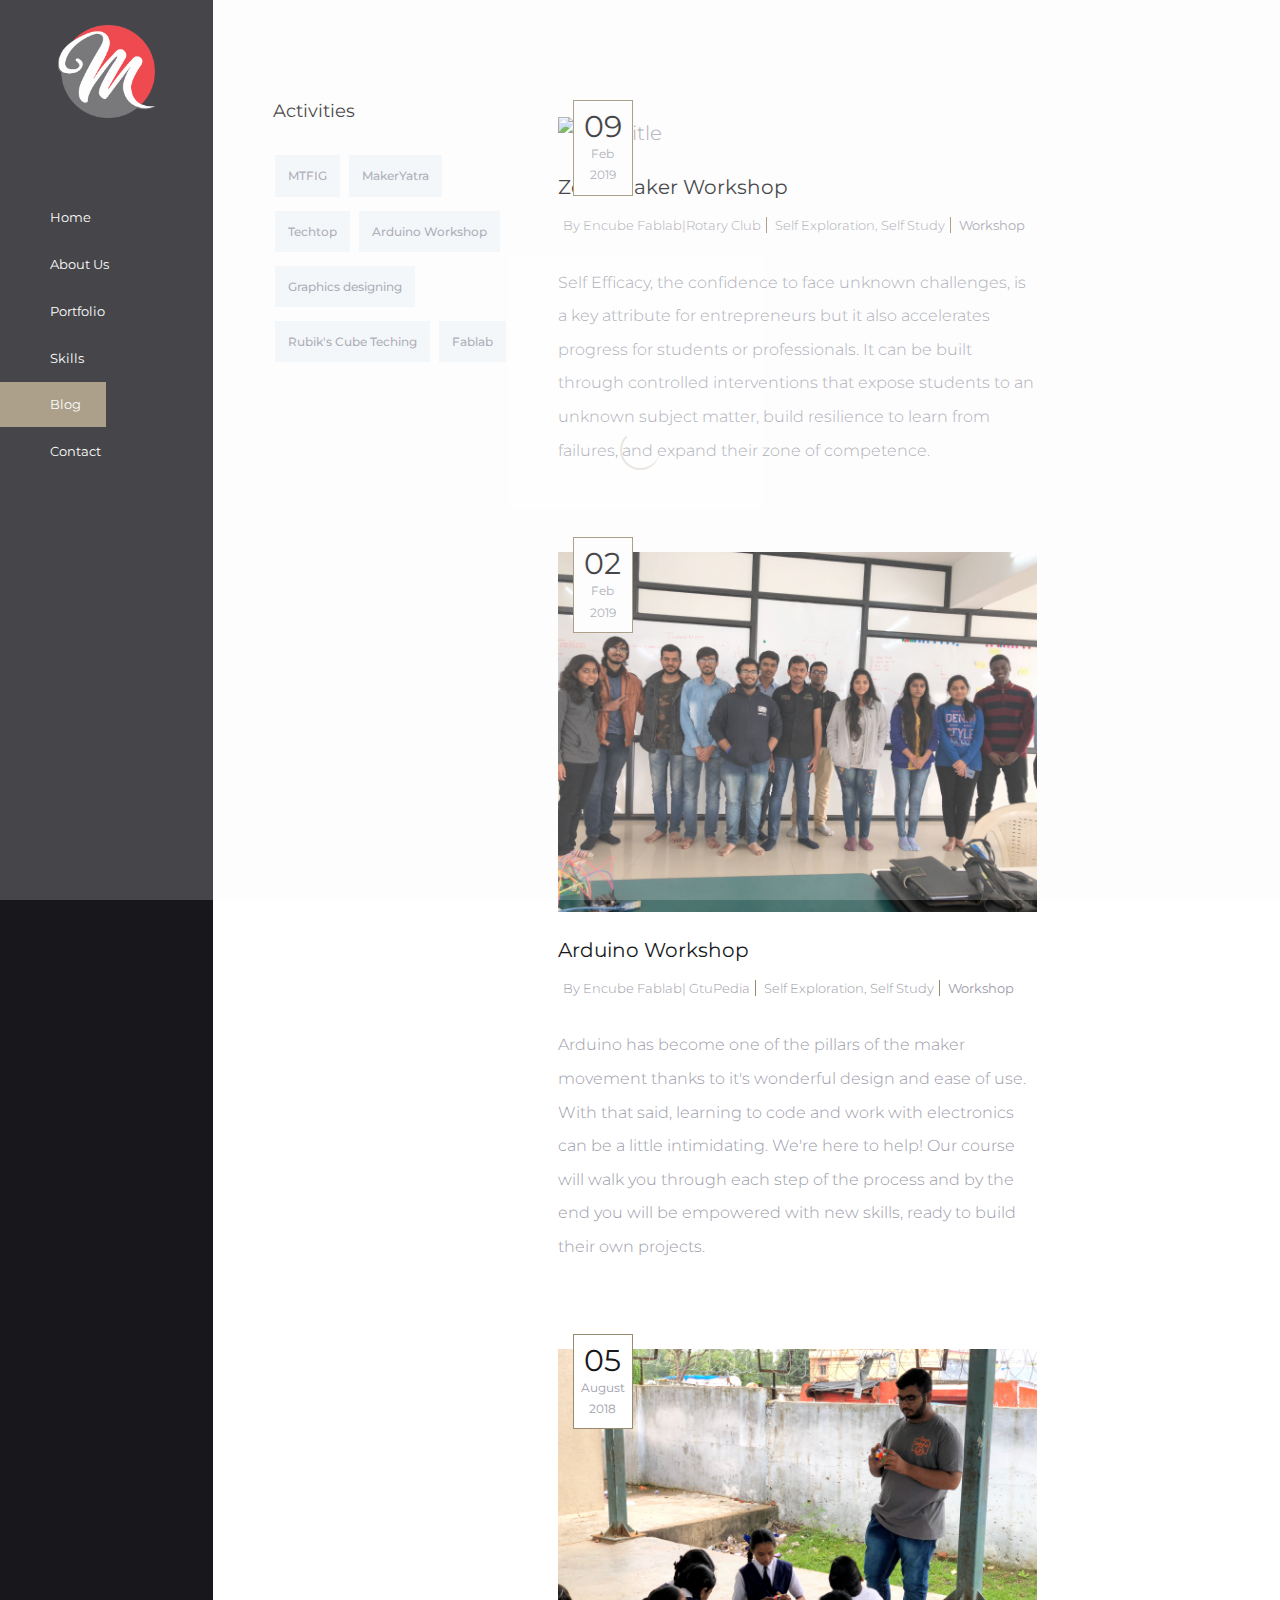
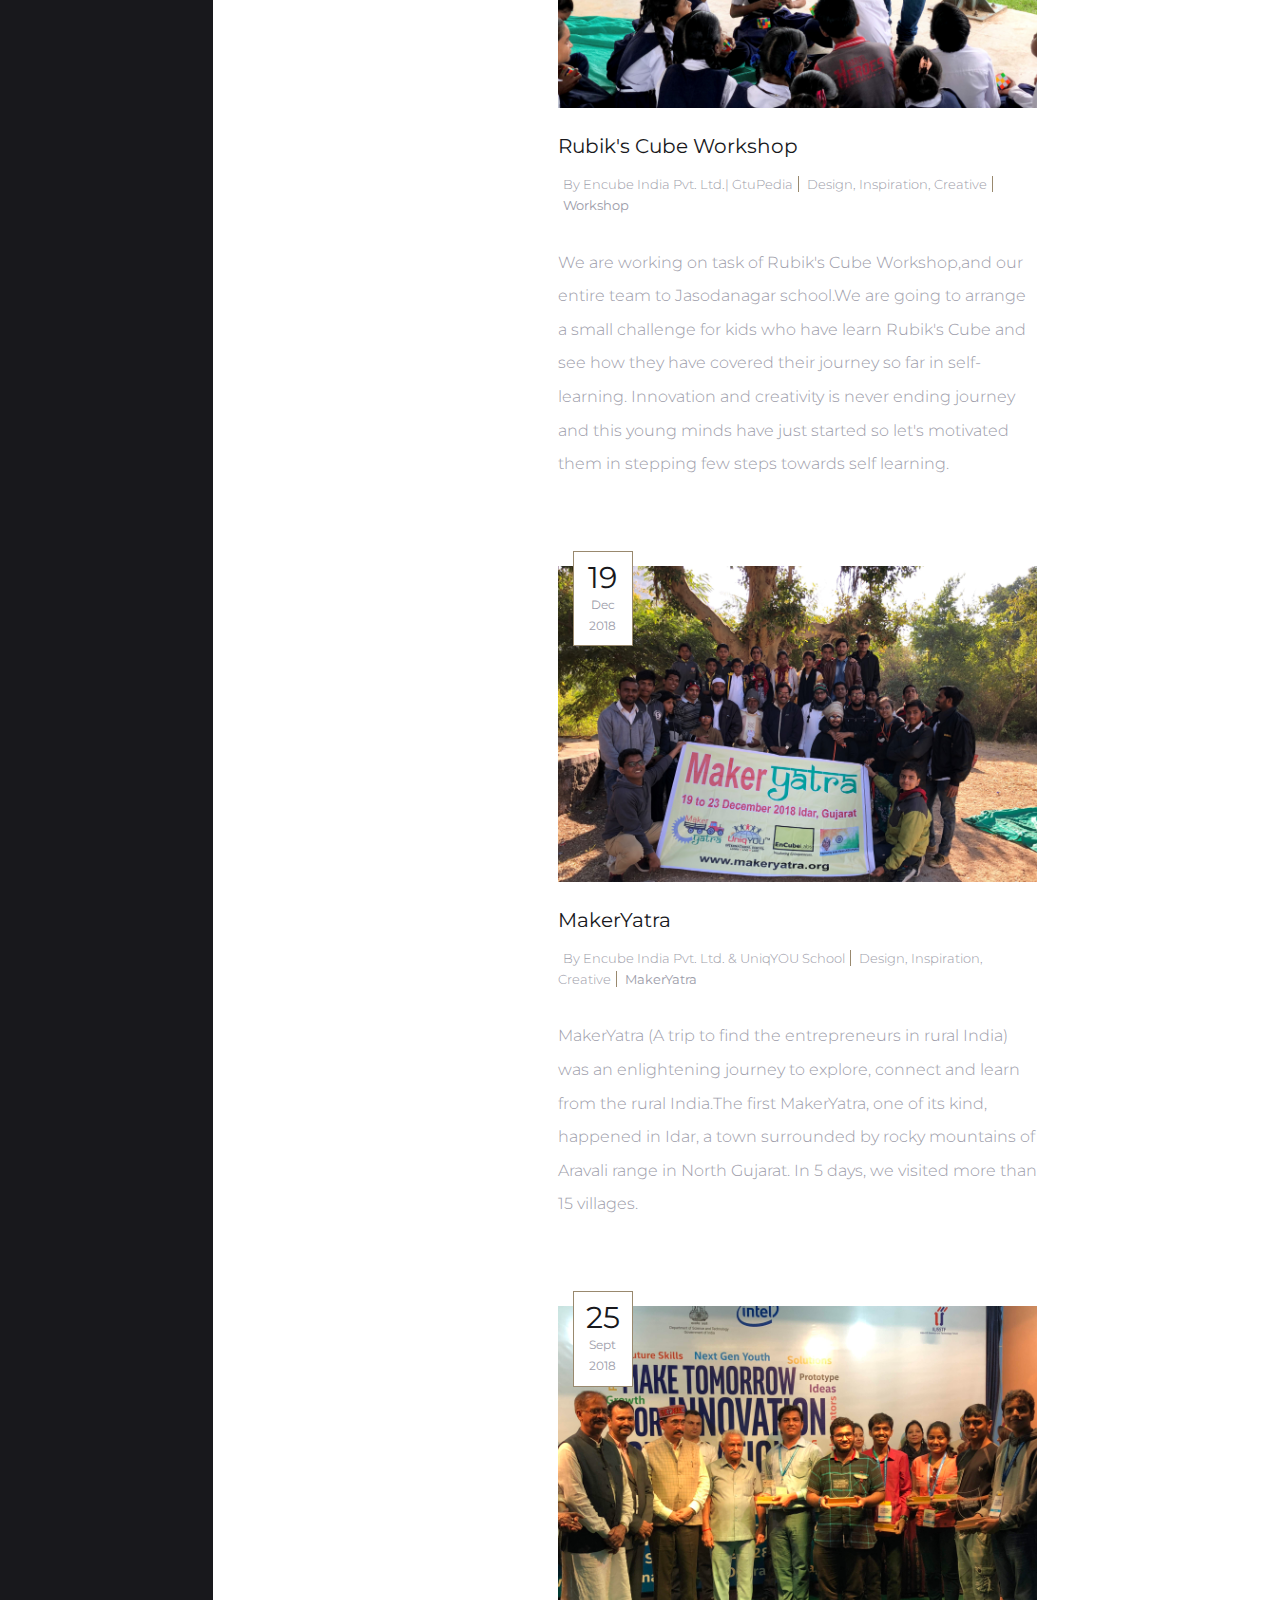
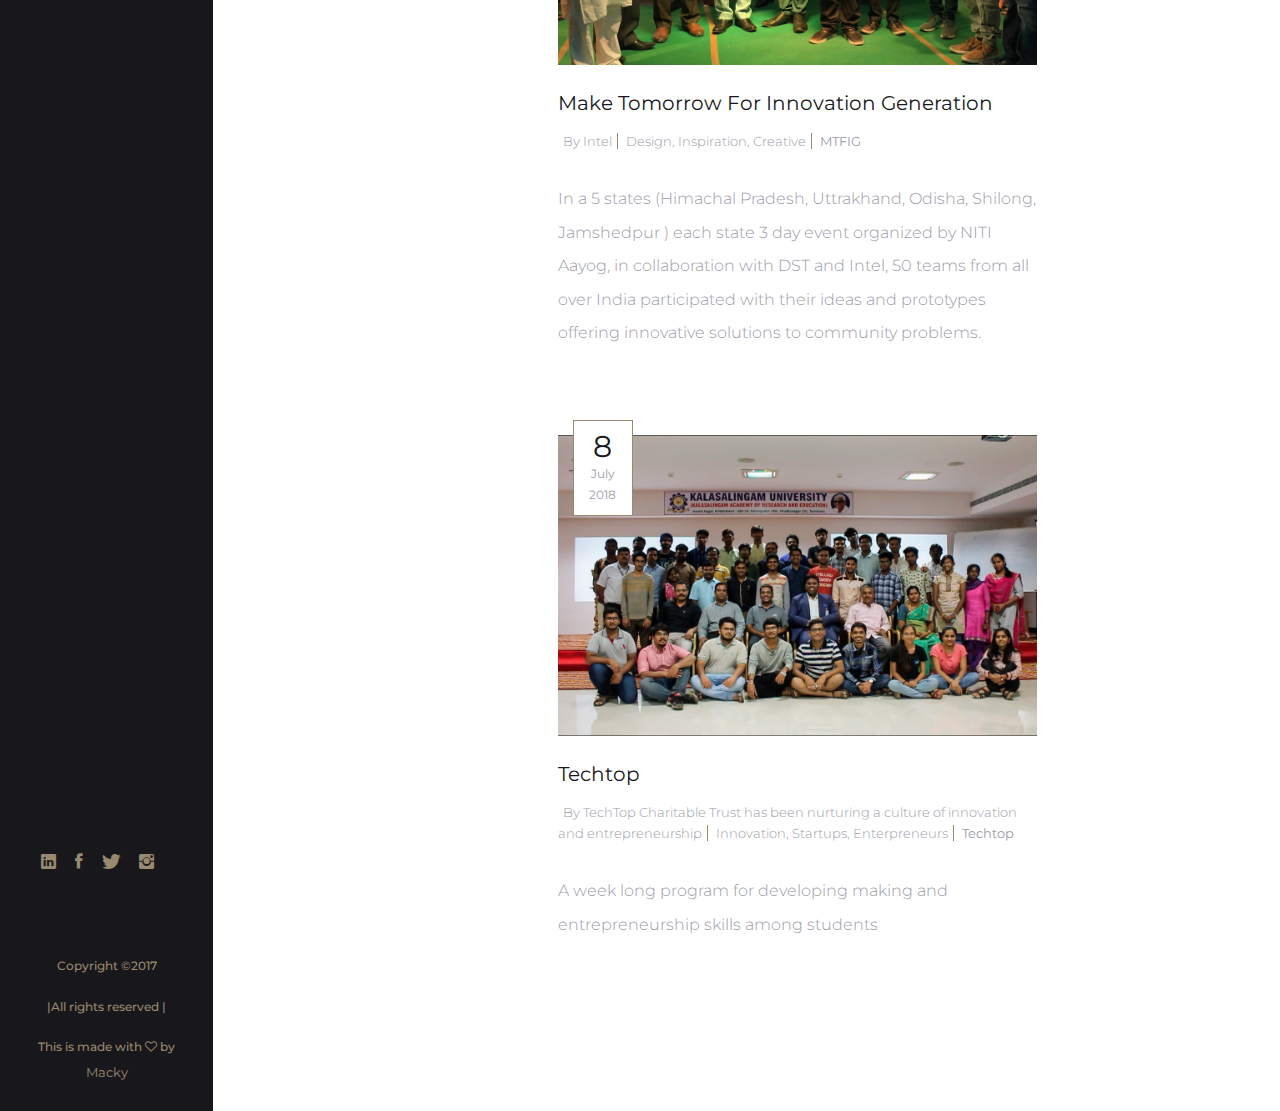
==== blog.html @ 4b8e937e "webpage" ====
<!DOCTYPE html>
<html lang="en">

<!-- Mirrored from technext.github.io/cocoon/index.html by HTTrack Website Copier/3.x [XR&CO'2014], Thu, 21 Mar 2019 14:47:59 GMT -->
<!-- Added by HTTrack --><meta http-equiv="content-type" content="text/html;charset=utf-8" /><!-- /Added by HTTrack -->
<head>
    <!-- ========== Meta Tags ========== -->
    <meta charset="UTF-8">
    <meta name="description" content="Cocoon -Portfolio">
    <meta name="keywords" content="Cocoon , Portfolio">
    <meta name="author" content="Pharaohlab">
    <meta name="viewport" content="width=device-width, initial-scale=1, maximum-scale=1">

    <!-- ========== Title ========== -->
    <title> Maharshi</title>
    <!-- ========== Favicon Ico ========== -->
    <!--<link rel="icon" href="fav.ico">-->
    <!-- ========== STYLESHEETS ========== -->
    <!-- Bootstrap CSS -->
    <link href="assets/css/bootstrap.min.css" rel="stylesheet">
    <!-- Fonts Icon CSS -->
    <link href="assets/css/font-awesome.min.css" rel="stylesheet">
    <link href="assets/css/et-line.css" rel="stylesheet">
    <link href="assets/css/ionicons.min.css" rel="stylesheet">
    <!-- Carousel CSS -->
    <link href="assets/css/slick.css" rel="stylesheet">
    <!-- Magnific-popup -->
    <link rel="stylesheet" href="assets/css/magnific-popup.css">
    <!-- Animate CSS -->
    <link rel="stylesheet" href="assets/css/animate.min.css">
    <!-- Custom styles for this template -->
    <link href="assets/css/main.css" rel="stylesheet">
    <!-- Include in <head> to load fonts from Google -->
<link href='https://fonts.googleapis.com/css?family=Rock+Salt:400' rel='stylesheet' type='text/css'>
</head>
<body>
<div class="loader">
    <div class="loader-outter"></div>
    <div class="loader-inner"></div>
</div>

<div class="body-container container-fluid">
    <a class="menu-btn" href="javascript:void(0)">
        <i class="ion ion-grid"></i>
    </a>
    <div class="row justify-content-center">
        <!--=================== side menu ====================-->
        <div class="col-lg-2 col-md-3 col-12 menu_block">

            <!--logo -->
            <div class="logo_box">
                <a href="#">
                    <img src="assets/img/logo.png" width="50%" alt="cocoon">
                </a>
            </div>
            <!--logo end-->

            <!--main menu -->
            <div class="side_menu_section">
                <ul class="menu_nav">
                    <li>
                        <a href="index.html">
                            Home
                        </a>
                    </li>
                    <li>
                        <a href="about.html">
                            About Us
                        </a>
                    </li>
                    <li>
                        <a href="portfolio.html">
                            Portfolio
                        </a>
                    </li>
                    <li>
                        <a href="skills.html">
                            Skills
                        </a>
                    </li>
                    <li class="active">
                        <a href="blog.html">
                            Blog
                        </a>
                    </li>
                    <li>
                        <a href="contact.html">
                            Contact
                        </a>
                    </li>
                    <li></li>
                </ul>
            </div>
            <!--main menu end -->

            

            <!--social and copyright -->
            <div class="side_menu_bottom">
                <div class="side_menu_bottom_inner">
                    <ul class="social_menu">
                        <li>
                            <a href="https://www.linkedin.com/in/maharshisolanki/"> <i class="ion ion-social-linkedin"></i> </a>
                        </li>
                        <li>
                            <a href="https://www.facebook.com/hackx.maharshi.99"> <i class="ion ion-social-facebook"></i> </a>
                        </li>
                        <li>
                            <a href="https://www.twitter.com/maharshisolanki"> <i class="ion ion-social-twitter"></i> </a>
                        </li>
                        <li>
                            <a href="https://www.instagram.com/it's_macky99"> <i class="ion ion-social-instagram"></i> </a>
                        </li>
                        <li>
                            <a href="https://https://encube-fablab.github.io/team/"> <i class="ion ion-social-post"></i> </a>
                        </li>
                    </ul>
                    <div class="copy_right">
                        <!-- Link back to Colorlib can't be removed. Template is licensed under CC BY 3.0. -->
                        <p class="copyright">Copyright &copy;2017 </p><p>|All rights reserved | </p><p>This is made with <i class="fa fa-heart-o" aria-hidden="true"></i> by <a href="https://maharshi.me/" target="_blank">Macky</a></p>
                        <!-- Link back to Colorlib can't be removed. Template is licensed under CC BY 3.0. -->
                    </div>
                </div>
            </div>
            <!--social and copyright end -->

        </div>
        <!--=================== side menu end====================-->

        <!--=================== content body ====================-->
        <div class="col-lg-10 col-md-9 col-12 body_block  align-content-center">
            <div class="portfolio">

                <div class="col-lg-10 col-md-9 col-12 body_block  align-content-center">
            <div class="blog">
                <div class="row justify-content-center">
                    <div class="col-lg-4 col-md-12 col-12">
                        <div class="sidebar">
                            
                            
                            <div class="widget widget_tags">
                                <h4 class="widget-title">
                                    Activities
                                </h4>
                                <ul>
                                    <li><a href="#">MTFIG</a></li>
                                    <li><a href="#">MakerYatra</a></li>
                                    <li><a href="#">Techtop</a></li>
                                    <li><a href="#">Arduino Workshop</a></li>
                                    <li><a href="#">Graphics designing</a></li>
                                    <li><a href="#">Rubik's Cube Teching</a></li>
                                    <li><a href="#">Fablab</a></li>
                                </ul>
                            </div>
                        </div>
                    </div>
                    <div class="col-lg-8 col-md-12 col-12">

                            <article class="blog_card">
                            <div class="blog_card_top">
                                <img src="assets\img\personal\a14.jpg" alt="blog title " />
                                <div class="blog_date">
                                    09
                                    <span>
                                        Feb 2019
                                    </span>
                                </div>
                            </div>
                            <div class="blog_card_bottom">
                                <h4>
                                    <a href="https://scontent-bom1-1.xx.fbcdn.net/v/t1.0-9/50917004_2325649340998213_6317243129674072064_n.jpg?_nc_cat=106&_nc_ht=scontent-bom1-1.xx&oh=81e1bdae34632949f8c54e188adc5d9f&oe=5D4A0438">
                                        Zero2Maker Workshop 
                                    </a>
                                </h4>
                                <div class="meta_data">
                                    <span>By Encube Fablab|Rotary Club</span>
                                    <span>Self Exploration, Self Study</span>
                                    <span><a href="#">Workshop</a></span>
                                </div>
                                <p>  
                                    Self Efficacy, the confidence to face unknown challenges, is a key attribute for entrepreneurs but it also accelerates progress for students or professionals. It can be built through controlled interventions that expose students to an unknown subject matter, build resilience to learn from failures, and expand their zone of competence. 
                                </p>
                            </div>
                        </article>
                             <article class="blog_card">
                            <div class="blog_card_top">
                                <img src="assets\img\personal\a13.jpg" alt="blog title " />
                                <div class="blog_date">
                                    02
                                    <span>
                                        Feb 2019
                                    </span>
                                </div>
                            </div>
                            <div class="blog_card_bottom">
                                <h4>
                                    <a href="https://scontent-bom1-1.xx.fbcdn.net/v/t1.0-9/50917004_2325649340998213_6317243129674072064_n.jpg?_nc_cat=106&_nc_ht=scontent-bom1-1.xx&oh=81e1bdae34632949f8c54e188adc5d9f&oe=5D4A0438">
                                        Arduino Workshop 
                                    </a>
                                </h4>
                                <div class="meta_data">
                                    <span>By Encube Fablab| GtuPedia</span>
                                    <span>Self Exploration, Self Study</span>
                                    <span><a href="#">Workshop</a></span>
                                </div>
                                <p>  
                                    Arduino has become one of the pillars of the maker movement thanks to it's wonderful design and ease of use. With that said, learning to code and work with electronics can be a little intimidating. We're here to help! Our course will walk you through each step of the process and by the end you will be empowered with new skills, ready to build their own projects. 
                                </p>
                            </div>
                        </article>
                            <article class="blog_card">
                            <div class="blog_card_top">
                                <img src="assets\img\personal\a4.jpg" alt="blog title " />
                                <div class="blog_date">
                                    05
                                    <span>
                                        August 2018
                                    </span>
                                </div>
                            </div>
                            <div class="blog_card_bottom">
                                <h4>
                                    <a href="https://scontent-bom1-1.xx.fbcdn.net/v/t1.0-9/50917004_2325649340998213_6317243129674072064_n.jpg?_nc_cat=106&_nc_ht=scontent-bom1-1.xx&oh=81e1bdae34632949f8c54e188adc5d9f&oe=5D4A0438">
                                        Rubik's Cube Workshop 
                                    </a>
                                </h4>
                                <div class="meta_data">
                                    <span>By Encube India Pvt. Ltd.| GtuPedia</span>
                                    <span>Design, Inspiration, Creative</span>
                                    <span><a href="#">Workshop</a></span>
                                </div>
                                <p>  
                                    We are working on task of Rubik's Cube Workshop,and our entire team to Jasodanagar school.We are going to arrange a small challenge for kids who have learn Rubik's Cube and see how they have covered their journey so far in self-learning. Innovation and creativity is never ending journey and this young minds have just started so let's motivated them in stepping few steps towards self learning. 
                                </p>
                            </div>
                        </article>
                            <article class="blog_card">
                            <div class="blog_card_top">
                                <img src="assets\img\personal\a111.jpg" alt="blog title " />
                                <div class="blog_date">
                                    19
                                    <span>
                                        Dec 2018
                                    </span>
                                </div>
                            </div>
                            <div class="blog_card_bottom">
                                <h4>
                                    <a href="https://www.facebook.com/MakerYatra/">
                                        MakerYatra
                                    </a>
                                </h4>
                                <div class="meta_data">
                                    <span>By Encube India Pvt. Ltd. & UniqYOU School</span>
                                    <span>Design, Inspiration, Creative</span>
                                    <span><a href="#">MakerYatra</a></span>
                                </div>
                                <p>  
                                    MakerYatra (A trip to find the entrepreneurs in rural India) was an enlightening journey to explore, connect and learn from the rural India.The first MakerYatra, one of its kind, happened in Idar, a town surrounded by rocky mountains of Aravali range in North Gujarat. In 5 days, we visited more than 15 villages.

                                </p>
                            </div>
                        </article>
                        <article class="blog_card">
                            <div class="blog_card_top">
                                <img src="assets\img\personal\a12.jpg" alt="blog title " />
                                <div class="blog_date">
                                    25
                                    <span>
                                        Sept 2018
                                    </span>
                                </div>
                            </div>
                            <div class="blog_card_bottom">
                                <h4>
                                    <a href="https://blogs.intel.com/csr/2017/05/introducing-intel-innovation-generation/#gs.2j89rq">
                                        Make Tomorrow for Innovation Generation
                                    </a>
                                </h4>
                                <div class="meta_data">
                                    <span>By Intel</span>
                                    <span>Design, Inspiration, Creative</span>
                                    <span><a href="https://blogs.intel.com/csr/2017/05/introducing-intel-innovation-generation/#gs.2j89rq">MTFIG</a></span>
                                </div>
                                <p>
                                    In a 5 states (Himachal Pradesh, Uttrakhand, Odisha, Shilong, Jamshedpur ) each state 3 day event organized by NITI Aayog, in collaboration with DST and Intel, 50 teams from all over India participated with their ideas and prototypes offering innovative solutions to community problems.
                                </p>
                            </div>
                        </article>
                    
                        <article class="blog_card">
                            <div class="blog_card_top">
                                <img src="assets\img\personal\a5.jpg" alt="blog title " />
                                <div class="blog_date">
                                    8
                                    <span>
                                        July 2018
                                    </span>
                                </div>
                            </div>
                            <div class="blog_card_bottom">
                                <h4>
                                    <a href="http://techtop.in/summit-18/">
                                        Techtop
                                    </a>
                                </h4>
                                <div class="meta_data">
                                    <span>By TechTop Charitable Trust has been nurturing a culture of innovation and entrepreneurship</span>
                                    <span>Innovation, Startups, Enterpreneurs</span>
                                    <span><a href="http://techtop.in/">Techtop</a></span>
                                </div>
                                <p>  
                                    A week long program for developing making and entrepreneurship skills among students

                                </p>
                            </div>
                        </article>
                    </div>
                </div>
            </div>
        </div>
        <!--=================== content body end ====================-->
    </div>
</div>
<!--Start of Tawk.to Script-->
<script type="text/javascript">
var Tawk_API=Tawk_API||{}, Tawk_LoadStart=new Date();
(function(){
var s1=document.createElement("script"),s0=document.getElementsByTagName("script")[0];
s1.async=true;
s1.src='https://embed.tawk.to/5c947f09c37db86fcfcf3feb/default';
s1.charset='UTF-8';
s1.setAttribute('crossorigin','*');
s0.parentNode.insertBefore(s1,s0);
})();
</script>
<!--End of Tawk.to Script-->

<!-- jquery -->
<script src="assets/js/jquery.min.js"></script>
<!-- bootstrap -->
<script src="assets/js/popper.js"></script>
<script src="assets/js/bootstrap.min.js"></script>
<script src="assets/js/waypoints.min.js"></script>
<!--slick carousel -->
<script src="assets/js/slick.min.js"></script>
<!--Portfolio Filter-->
<script src="assets/js/imgloaded.js"></script>
<script src="assets/js/isotope.js"></script>
<!-- Magnific-popup -->
<script src="assets/js/jquery.magnific-popup.min.js"></script>
<!--Counter-->
<script src="assets/js/jquery.counterup.min.js"></script>
<!-- WOW JS -->
<script src="assets/js/wow.min.js"></script>
<!-- Custom js -->
<script src="assets/js/main.js"></script>
</body>

<!-- Mirrored from technext.github.io/cocoon/index.html by HTTrack Website Copier/3.x [XR&CO'2014], Thu, 21 Mar 2019 14:48:10 GMT -->
</html>
---- assets/css/et-line.css ----
@font-face{font-family:et-line;src:url(../fonts/et-line.eot);src:url(../fonts/et-lined41d.eot?#iefix) format('embedded-opentype'),url(../fonts/et-line.woff) format('woff'),url(../fonts/et-line.ttf) format('truetype'),url(../fonts/et-line.svg#et-line) format('svg');font-weight:400;font-style:normal}[data-icon]:before{font-family:et-line;content:attr(data-icon);speak:none;font-weight:400;font-variant:normal;text-transform:none;line-height:1;-webkit-font-smoothing:antialiased;-moz-osx-font-smoothing:grayscale;display:inline-block}.icon-adjustments,.icon-alarmclock,.icon-anchor,.icon-aperture,.icon-attachment,.icon-bargraph,.icon-basket,.icon-beaker,.icon-bike,.icon-book-open,.icon-briefcase,.icon-browser,.icon-calendar,.icon-camera,.icon-caution,.icon-chat,.icon-circle-compass,.icon-clipboard,.icon-clock,.icon-cloud,.icon-compass,.icon-desktop,.icon-dial,.icon-document,.icon-documents,.icon-download,.icon-dribbble,.icon-edit,.icon-envelope,.icon-expand,.icon-facebook,.icon-flag,.icon-focus,.icon-gears,.icon-genius,.icon-gift,.icon-global,.icon-globe,.icon-googleplus,.icon-grid,.icon-happy,.icon-hazardous,.icon-heart,.icon-hotairballoon,.icon-hourglass,.icon-key,.icon-laptop,.icon-layers,.icon-lifesaver,.icon-lightbulb,.icon-linegraph,.icon-linkedin,.icon-lock,.icon-magnifying-glass,.icon-map,.icon-map-pin,.icon-megaphone,.icon-mic,.icon-mobile,.icon-newspaper,.icon-notebook,.icon-paintbrush,.icon-paperclip,.icon-pencil,.icon-phone,.icon-picture,.icon-pictures,.icon-piechart,.icon-presentation,.icon-pricetags,.icon-printer,.icon-profile-female,.icon-profile-male,.icon-puzzle,.icon-quote,.icon-recycle,.icon-refresh,.icon-ribbon,.icon-rss,.icon-sad,.icon-scissors,.icon-scope,.icon-search,.icon-shield,.icon-speedometer,.icon-strategy,.icon-streetsign,.icon-tablet,.icon-target,.icon-telescope,.icon-toolbox,.icon-tools,.icon-tools-2,.icon-trophy,.icon-tumblr,.icon-twitter,.icon-upload,.icon-video,.icon-wallet,.icon-wine{font-family:et-line;speak:none;font-style:normal;font-weight:400;font-variant:normal;text-transform:none;line-height:1;-webkit-font-smoothing:antialiased;-moz-osx-font-smoothing:grayscale;display:inline-block}.icon-mobile:before{content:"\e000"}.icon-laptop:before{content:"\e001"}.icon-desktop:before{content:"\e002"}.icon-tablet:before{content:"\e003"}.icon-phone:before{content:"\e004"}.icon-document:before{content:"\e005"}.icon-documents:before{content:"\e006"}.icon-search:before{content:"\e007"}.icon-clipboard:before{content:"\e008"}.icon-newspaper:before{content:"\e009"}.icon-notebook:before{content:"\e00a"}.icon-book-open:before{content:"\e00b"}.icon-browser:before{content:"\e00c"}.icon-calendar:before{content:"\e00d"}.icon-presentation:before{content:"\e00e"}.icon-picture:before{content:"\e00f"}.icon-pictures:before{content:"\e010"}.icon-video:before{content:"\e011"}.icon-camera:before{content:"\e012"}.icon-printer:before{content:"\e013"}.icon-toolbox:before{content:"\e014"}.icon-briefcase:before{content:"\e015"}.icon-wallet:before{content:"\e016"}.icon-gift:before{content:"\e017"}.icon-bargraph:before{content:"\e018"}.icon-grid:before{content:"\e019"}.icon-expand:before{content:"\e01a"}.icon-focus:before{content:"\e01b"}.icon-edit:before{content:"\e01c"}.icon-adjustments:before{content:"\e01d"}.icon-ribbon:before{content:"\e01e"}.icon-hourglass:before{content:"\e01f"}.icon-lock:before{content:"\e020"}.icon-megaphone:before{content:"\e021"}.icon-shield:before{content:"\e022"}.icon-trophy:before{content:"\e023"}.icon-flag:before{content:"\e024"}.icon-map:before{content:"\e025"}.icon-puzzle:before{content:"\e026"}.icon-basket:before{content:"\e027"}.icon-envelope:before{content:"\e028"}.icon-streetsign:before{content:"\e029"}.icon-telescope:before{content:"\e02a"}.icon-gears:before{content:"\e02b"}.icon-key:before{content:"\e02c"}.icon-paperclip:before{content:"\e02d"}.icon-attachment:before{content:"\e02e"}.icon-pricetags:before{content:"\e02f"}.icon-lightbulb:before{content:"\e030"}.icon-layers:before{content:"\e031"}.icon-pencil:before{content:"\e032"}.icon-tools:before{content:"\e033"}.icon-tools-2:before{content:"\e034"}.icon-scissors:before{content:"\e035"}.icon-paintbrush:before{content:"\e036"}.icon-magnifying-glass:before{content:"\e037"}.icon-circle-compass:before{content:"\e038"}.icon-linegraph:before{content:"\e039"}.icon-mic:before{content:"\e03a"}.icon-strategy:before{content:"\e03b"}.icon-beaker:before{content:"\e03c"}.icon-caution:before{content:"\e03d"}.icon-recycle:before{content:"\e03e"}.icon-anchor:before{content:"\e03f"}.icon-profile-male:before{content:"\e040"}.icon-profile-female:before{content:"\e041"}.icon-bike:before{content:"\e042"}.icon-wine:before{content:"\e043"}.icon-hotairballoon:before{content:"\e044"}.icon-globe:before{content:"\e045"}.icon-genius:before{content:"\e046"}.icon-map-pin:before{content:"\e047"}.icon-dial:before{content:"\e048"}.icon-chat:before{content:"\e049"}.icon-heart:before{content:"\e04a"}.icon-cloud:before{content:"\e04b"}.icon-upload:before{content:"\e04c"}.icon-download:before{content:"\e04d"}.icon-target:before{content:"\e04e"}.icon-hazardous:before{content:"\e04f"}.icon-piechart:before{content:"\e050"}.icon-speedometer:before{content:"\e051"}.icon-global:before{content:"\e052"}.icon-compass:before{content:"\e053"}.icon-lifesaver:before{content:"\e054"}.icon-clock:before{content:"\e055"}.icon-aperture:before{content:"\e056"}.icon-quote:before{content:"\e057"}.icon-scope:before{content:"\e058"}.icon-alarmclock:before{content:"\e059"}.icon-refresh:before{content:"\e05a"}.icon-happy:before{content:"\e05b"}.icon-sad:before{content:"\e05c"}.icon-facebook:before{content:"\e05d"}.icon-twitter:before{content:"\e05e"}.icon-googleplus:before{content:"\e05f"}.icon-rss:before{content:"\e060"}.icon-tumblr:before{content:"\e061"}.icon-linkedin:before{content:"\e062"}.icon-dribbble:before{content:"\e063"}
---- assets/css/main.css ----
/*
 * Cocoon -  Portfolio html  Template
 * Build Date: december 2017
 * Author: colorlib
 * Copyright (C) 2018 colorlib
 */
/* ------------------------------------- */
/* TABLE OF CONTENTS
/* -------------------------------------
    . GENERAL
    . SIDE MENU
    . BODY SIDE GENEREL CLASSES
    . BUTTONS
    . ICON BOXES
    . PROJECTS SECTION (PORTFOLIO)
    . BLOG  SECTION
    . COUNTER SECTION
    . Testimonial SECTION
	. Contact Section
	.PROGRESSBAR
	.SINGLE POST (COMMENTS SIDEBAR TAGS LIST)
	------------------------------------- */
/*  ----------------------------------------------------
1. GENERAL
-------------------------------------------------------- */
/* ----------------IMPORT GOOGLE FONTS ------------------- */
@import url("https://fonts.googleapis.com/css?family=Montserrat:300,300i,400,500");
/* ----------------Text Fonts ------------------- */
body {
  font-size: 20px;
  line-height: 1.6;
  font-weight: 300;
  font-family: "Montserrat", sans-serif;
  color: #9c9ca9;
  font-style: normal;
  overflow-x: hidden;
}

h1, h2, h3, h4, h5, h6 {
  font-family: "Montserrat", sans-serif;
  font-weight: 400;
  color: #18181c;
  line-height: 1.3;
}

h1, .h1 {
  font-size: 42px;
  margin-bottom: 25px;
}

h2, .h2 {
  font-size: 38px;
  margin-bottom: 25px;
}

h3, .h3 {
  font-size: 36px;
  margin-bottom: 25px;
}

h4, .h4 {
  font-size: 18px;
  margin-bottom: 15px;
}

h5, .h5 {
  font-size: 16px;
  margin-bottom: 15px;
}

h6, .h6 {
  font-size: 14px;
  margin-bottom: 10px;
}

p {
  font-size: 16px;
  font-family: "Montserrat", sans-serif;
  margin: 0 0 15px;
  line-height: 2.1;
  font-weight: 300;
  color: #9c9ca9;
}
p:last-child {
  margin-bottom: 0;
}

a {
  color: inherit;
  text-decoration: none;
  cursor: pointer;
  font-size: 13px;
  font-weight: 400;
  -webkit-transition: all 0.4s ease-in-out;
  transition: all 0.4s ease-in-out;
}

a:hover,
a:focus,
a:active {
  text-decoration: none;
  outline: none;
  color: #9c9ca9;
  -webkit-transition: all 0.4s ease-in-out;
  transition: all 0.4s ease-in-out;
}

ul.nosyely_list {
  padding: 0;
  margin: 0;
  list-style: none;
}

.section_title {
  position: relative;
  margin-bottom: 25px;
}
.section_title h4 {
  text-transform: capitalize;
  font-weight: 500;
}
.section_title h4:after {
  height: 2px;
  width: 30px;
  content: "";
  background-color: #99896e;
  position: absolute;
  left: 2px;
  bottom: -10px;
}

blockquote {
  padding: 75px 25px 25px;
  font-size: 20px;
  text-align: center;
  margin: 25px 50px;
}
blockquote:before {
  content: open-quote;
  display: block;
  font-size: 134px;
  font-family: Georgia, Verdana, Roboto, serif;
  line-height: 0.2;
  padding: 0;
  opacity: 0.2;
  font-weight: 600;
  margin: 0;
}
blockquote p {
  font-size: 18px;
  text-transform: capitalize;
  font-weight: 400;
  font-style: italic;
}

.text-muted {
  color: #868e96 !important;
  font-size: 14px;
  line-height: 2.1;
}

strong {
  font-weight: 700;
}

.text-xs {
  font-size: 11px;
}

.text-xl {
  font-size: 48px;
  font-weight: 600;
  letter-spacing: 1px;
}

.uppercase {
  text-transform: uppercase;
}

.capitalize {
  text-transform: capitalize;
}

img {
  max-width: 100%;
}

@media (max-width: 768px) {
  h1, .h1 {
    font-size: 28px;
    line-height: 40px;
    margin-bottom: 15px;
    font-weight: 700;
  }

  h2, .h2 {
    font-size: 24px;
    line-height: 40px;
    margin-bottom: 15px;
  }

  h3, .h3 {
    font-size: 20px;
    line-height: 30px;
    margin-bottom: 15px;
  }

  h4, .h4 {
    font-size: 16px;
    line-height: 30px;
    margin-bottom: 10px;
  }

  h5, .h5 {
    font-size: 14px;
    line-height: 25px;
    margin-bottom: 10px;
  }

  h6, .h6 {
    font-size: 12px;
    line-height: 25px;
    margin-bottom: 5px;
  }

  .hide-md {
    display: none !important;
  }
}
/* ----------------Responsive Align ------------------- */
@media all and (max-width: 767px) {
  .text-center-xs {
    text-align: center;
  }

  .text-left-xs {
    text-align: left;
  }

  .text-right-xs {
    text-align: right;
  }
}
.loader {
  position: fixed;
  top: 0;
  bottom: 0;
  width: 100%;
  background-color: #f7f7f7;
  z-index: 999999;
}
.loader .loader-inner {
  position: absolute;
  border: 2px solid #99896e;
  border-radius: 50%;
  width: 40px;
  height: 40px;
  left: calc(50% - 20px);
  top: calc(50% - 20px);
  border-right: 0;
  border-top-color: transparent;
  -webkit-animation: loader-inner 1s cubic-bezier(0.42, 0.61, 0.58, 0.41) infinite;
  animation: loader-inner 1s cubic-bezier(0.42, 0.61, 0.58, 0.41) infinite;
}

@-webkit-keyframes loader-outter {
  0% {
    -webkit-transform: rotate(0deg);
    transform: rotate(0deg);
  }
  100% {
    -webkit-transform: rotate(360deg);
    transform: rotate(360deg);
  }
}
@keyframes loader-outter {
  0% {
    -webkit-transform: rotate(0deg);
    transform: rotate(0deg);
  }
  100% {
    -webkit-transform: rotate(360deg);
    transform: rotate(360deg);
  }
}
@-webkit-keyframes loader-inner {
  0% {
    -webkit-transform: rotate(0deg);
    transform: rotate(0deg);
  }
  100% {
    -webkit-transform: rotate(-360deg);
    transform: rotate(-360deg);
  }
}
@keyframes loader-inner {
  0% {
    -webkit-transform: rotate(0deg);
    transform: rotate(0deg);
  }
  100% {
    -webkit-transform: rotate(-360deg);
    transform: rotate(-360deg);
  }
}
/* ----------------colors------------------- */
.color-gray {
  color: #f4f8fc !important;
}

.color-dark-gray {
  color: #9c9ca9 !important;
}

.color-dark {
  color: #333333 !important;
}

.color-black {
  color: #18181c !important;
}

.color-light {
  color: #ffffff !important;
}

.color-green {
  color: #6cc47f !important;
}

.color-blue {
  color: #0652fd !important;
}

.color-red {
  color: #f97794 !important;
}

.color-orange {
  color: #f79257 !important;
}

.color-yellow {
  color: #ffbf00 !important;
}

.color-purple {
  color: #926cc4 !important;
}

.bg-grad-purple {
  background: #8C66CA;
  background: linear-gradient(135deg, #E25574 0%, #8C66CA 100%);
}

.bg-macaroni {
  background: -webkit-gradient(linear, left top, right top, from(#ff5f6d), to(#ffc371));
  background: linear-gradient(90deg, #ff5f6d 0%, #ffc371 100%);
}

.bg-light {
  background-color: #ffffff !important;
}

.bg-gray {
  background-color: #f4f8fc !important;
}

.bg-black {
  background-color: #18181c !important;
}

.bg-blue {
  background-color: #0652fd !important;
}

.bg-purple {
  background-color: #926cc4 !important;
}

/* --------------PADDING STYLE-------------- */
.p0 {
  padding: 0 !important;
}

.p5 {
  padding: 5px !important;
}

.p10 {
  padding: 10px !important;
}

.p15 {
  padding: 15px !important;
}

.p20 {
  padding: 20px !important;
}

.p25 {
  padding: 25px !important;
}

.p30 {
  padding: 30px !important;
}

.p35 {
  padding: 35px !important;
}

.p40 {
  padding: 40px !important;
}

.p45 {
  padding: 45px !important;
}

.p50 {
  padding: 50px !important;
}

.p55 {
  padding: 55px !important;
}

.p60 {
  padding: 60px !important;
}

.p65 {
  padding: 65px !important;
}

.p70 {
  padding: 70px !important;
}

.p75 {
  padding: 75px !important;
}

.p80 {
  padding: 80px !important;
}

.p85 {
  padding: 85px !important;
}

.p90 {
  padding: 90px !important;
}

.p95 {
  padding: 95px !important;
}

.p100 {
  padding: 100px !important;
}

.pt0 {
  padding-top: 0 !important;
}

.pt5 {
  padding-top: 5px !important;
}

.pt10 {
  padding-top: 10px !important;
}

.pt15 {
  padding-top: 15px !important;
}

.pt20 {
  padding-top: 20px !important;
}

.pt25 {
  padding-top: 25px !important;
}

.pt30 {
  padding-top: 30px !important;
}

.pt35 {
  padding-top: 35px !important;
}

.pt40 {
  padding-top: 40px !important;
}

.pt45 {
  padding-top: 45px !important;
}

.pt50 {
  padding-top: 50px !important;
}

.pt55 {
  padding-top: 55px !important;
}

.pt60 {
  padding-top: 60px !important;
}

.pt65 {
  padding-top: 65px !important;
}

.pt70 {
  padding-top: 70px !important;
}

.pt75 {
  padding-top: 75px !important;
}

.pt80 {
  padding-top: 80px !important;
}

.pt85 {
  padding-top: 85px !important;
}

.pt90 {
  padding-top: 90px !important;
}

.pt95 {
  padding-top: 95px !important;
}

.pt100 {
  padding-top: 100px !important;
}

.pt120 {
  padding-top: 120px !important;
}

.pt200 {
  padding-top: 200px !important;
}

.pr0 {
  padding-right: 0 !important;
}

.pr5 {
  padding-right: 5px !important;
}

.pr10 {
  padding-right: 10px !important;
}

.pr15 {
  padding-right: 15px !important;
}

.pr20 {
  padding-right: 20px !important;
}

.pr25 {
  padding-right: 25px !important;
}

.pr30 {
  padding-right: 30px !important;
}

.pr35 {
  padding-right: 35px !important;
}

.pr40 {
  padding-right: 40px !important;
}

.pr45 {
  padding-right: 45px !important;
}

.pr50 {
  padding-right: 50px !important;
}

.pr55 {
  padding-right: 55px !important;
}

.pr60 {
  padding-right: 60px !important;
}

.pr65 {
  padding-right: 65px !important;
}

.pr70 {
  padding-right: 70px !important;
}

.pr75 {
  padding-right: 75px !important;
}

.pr80 {
  padding-right: 80px !important;
}

.pr85 {
  padding-right: 85px !important;
}

.pr90 {
  padding-right: 90px !important;
}

.pr95 {
  padding-right: 95px !important;
}

.pr100 {
  padding-right: 100px !important;
}

.pb0 {
  padding-bottom: 0 !important;
}

.pb5 {
  padding-bottom: 5px !important;
}

.pb10 {
  padding-bottom: 10px !important;
}

.pb15 {
  padding-bottom: 15px !important;
}

.pb20 {
  padding-bottom: 20px !important;
}

.pb25 {
  padding-bottom: 25px !important;
}

.pb30 {
  padding-bottom: 30px !important;
}

.pb35 {
  padding-bottom: 35px !important;
}

.pb40 {
  padding-bottom: 40px !important;
}

.pb45 {
  padding-bottom: 45px !important;
}

.pb50 {
  padding-bottom: 50px !important;
}

.pb55 {
  padding-bottom: 55px !important;
}

.pb60 {
  padding-bottom: 60px !important;
}

.pb65 {
  padding-bottom: 65px !important;
}

.pb70 {
  padding-bottom: 70px !important;
}

.pb75 {
  padding-bottom: 75px !important;
}

.pb80 {
  padding-bottom: 80px !important;
}

.pb85 {
  padding-bottom: 85px !important;
}

.pb90 {
  padding-bottom: 90px !important;
}

.pb95 {
  padding-bottom: 95px !important;
}

.pb100 {
  padding-bottom: 100px !important;
}

.pb120 {
  padding-bottom: 120px !important;
}

.pb200 {
  padding-bottom: 200px !important;
}

.pl0 {
  padding-left: 0;
}

.pl5 {
  padding-left: 5px;
}

.pl10 {
  padding-left: 10px;
}

.pl15 {
  padding-left: 15px;
}

.pl20 {
  padding-left: 20px;
}

.pl25 {
  padding-left: 25px;
}

.pl30 {
  padding-left: 30px;
}

.pl35 {
  padding-left: 35px;
}

.pl40 {
  padding-left: 40px;
}

.pl45 {
  padding-left: 45px;
}

.pl50 {
  padding-left: 50px;
}

.pl55 {
  padding-left: 55px;
}

.pl60 {
  padding-left: 60px;
}

.pl65 {
  padding-left: 65px;
}

.pl70 {
  padding-left: 70px;
}

.pl75 {
  padding-left: 75px;
}

.pl80 {
  padding-left: 80px;
}

.pl85 {
  padding-left: 85px;
}

.pl90 {
  padding-left: 90px;
}

.pl95 {
  padding-left: 95px;
}

.pl100 {
  padding-left: 100px;
}

/*  -----------------MARGIN STYLE----------------------- */
.m0 {
  margin: 0;
}

.m5 {
  margin: 5px;
}

.m10 {
  margin: 10px;
}

.m15 {
  margin: 15px;
}

.m20 {
  margin: 20px;
}

.m25 {
  margin: 25px;
}

.m30 {
  margin: 30px;
}

.m35 {
  margin: 35px;
}

.m40 {
  margin: 40px;
}

.m45 {
  margin: 45px;
}

.m50 {
  margin: 50px;
}

.m55 {
  margin: 55px;
}

.m60 {
  margin: 60px;
}

.m65 {
  margin: 65px;
}

.m70 {
  margin: 70px;
}

.m75 {
  margin: 75px;
}

.m80 {
  margin: 80px;
}

.m85 {
  margin: 85px;
}

.m90 {
  margin: 90px;
}

.m95 {
  margin: 95px;
}

.m100 {
  margin: 100px;
}

.mt0 {
  margin-top: 0 !important;
}

.mt5 {
  margin-top: 5px !important;
}

.mt10 {
  margin-top: 10px !important;
}

.mt15 {
  margin-top: 15px !important;
}

.mt20 {
  margin-top: 20px !important;
}

.mt25 {
  margin-top: 25px !important;
}

.mt30 {
  margin-top: 30px !important;
}

.mt35 {
  margin-top: 35px !important;
}

.mt40 {
  margin-top: 40px !important;
}

.mt45 {
  margin-top: 45px !important;
}

.mt50 {
  margin-top: 50px !important;
}

.mt55 {
  margin-top: 55px !important;
}

.mt60 {
  margin-top: 60px !important;
}

.mt65 {
  margin-top: 65px !important;
}

.mt70 {
  margin-top: 70px !important;
}

.mt75 {
  margin-top: 75px !important;
}

.mt80 {
  margin-top: 80px !important;
}

.mt85 {
  margin-top: 85px !important;
}

.mt90 {
  margin-top: 90px !important;
}

.mt95 {
  margin-top: 95px !important;
}

.mt100 {
  margin-top: 100px !important;
}

.mt110 {
  margin-top: 110px !important;
}

.mt120 {
  margin-top: 120px !important;
}

.mt-75 {
  margin-top: -75px !important;
}

.mr0 {
  margin-right: 0 !important;
}

.mr5 {
  margin-right: 5px !important;
}

.mr10 {
  margin-right: 10px !important;
}

.mr15 {
  margin-right: 15px !important;
}

.mr20 {
  margin-right: 20px !important;
}

.mr25 {
  margin-right: 25px !important;
}

.mr30 {
  margin-right: 30px !important;
}

.mr35 {
  margin-right: 35px !important;
}

.mr40 {
  margin-right: 40px !important;
}

.mr45 {
  margin-right: 45px !important;
}

.mr50 {
  margin-right: 50px !important;
}

.mr55 {
  margin-right: 55px !important;
}

.mr60 {
  margin-right: 60px !important;
}

.mr65 {
  margin-right: 65px !important;
}

.mr70 {
  margin-right: 70px !important;
}

.mr75 {
  margin-right: 75px !important;
}

.mr80 {
  margin-right: 80px !important;
}

.mr85 {
  margin-right: 85px !important;
}

.mr90 {
  margin-right: 90px !important;
}

.mr95 {
  margin-right: 95px !important;
}

.mr100 {
  margin-right: 100px !important;
}

.mb0 {
  margin-bottom: 0 !important;
}

.mb5 {
  margin-bottom: 5px !important;
}

.mb10 {
  margin-bottom: 10px !important;
}

.mb15 {
  margin-bottom: 15px !important;
}

.mb20 {
  margin-bottom: 20px !important;
}

.mb25 {
  margin-bottom: 25px !important;
}

.mb30 {
  margin-bottom: 30px !important;
}

.mb35 {
  margin-bottom: 35px !important;
}

.mb40 {
  margin-bottom: 40px !important;
}

.mb45 {
  margin-bottom: 45px !important;
}

.mb50 {
  margin-bottom: 50px !important;
}

.mb55 {
  margin-bottom: 55px !important;
}

.mb60 {
  margin-bottom: 60px !important;
}

.mb65 {
  margin-bottom: 65px !important;
}

.mb70 {
  margin-bottom: 70px !important;
}

.mb75 {
  margin-bottom: 75px !important;
}

.mb80 {
  margin-bottom: 80px !important;
}

.mb85 {
  margin-bottom: 85px !important;
}

.mb90 {
  margin-bottom: 90px !important;
}

.mb95 {
  margin-bottom: 95px !important;
}

.mb100 {
  margin-bottom: 100px !important;
}

.ml0 {
  margin-left: 0 !important;
}

.ml5 {
  margin-left: 5px !important;
}

.ml10 {
  margin-left: 10px !important;
}

.ml15 {
  margin-left: 15px !important;
}

.ml20 {
  margin-left: 20px !important;
}

.ml25 {
  margin-left: 25px !important;
}

.ml30 {
  margin-left: 30px !important;
}

.ml35 {
  margin-left: 35px !important;
}

.ml40 {
  margin-left: 40px !important;
}

.ml45 {
  margin-left: 45px !important;
}

.ml50 {
  margin-left: 50px !important;
}

.ml55 {
  margin-left: 55px !important;
}

.ml60 {
  margin-left: 60px !important;
}

.ml65 {
  margin-left: 65px !important;
}

.ml70 {
  margin-left: 70px !important;
}

.ml75 {
  margin-left: 75px !important;
}

.ml80 {
  margin-left: 80px !important;
}

.ml85 {
  margin-left: 85px !important;
}

.ml90 {
  margin-left: 90px !important;
}

.ml95 {
  margin-left: 95px !important;
}

.ml100 {
  margin-left: 100px !important;
}

/*  --------------MARGIN STYLE MINUS----------------------------- */
.mt-5 {
  margin-top: -5px;
}

.mt-10 {
  margin-top: -10px;
}

.mt-15 {
  margin-top: -15px;
}

.mt-20 {
  margin-top: -20px;
}

.mt-25 {
  margin-top: -25px;
}

.mt-30 {
  margin-top: -30px;
}

.mt-35 {
  margin-top: -35px;
}

.mt-40 {
  margin-top: -40px;
}

.mt-45 {
  margin-top: -45px;
}

.mt-50 {
  margin-top: -50px;
}

.mt-55 {
  margin-top: -55px;
}

.mt-60 {
  margin-top: -60px;
}

.mt-65 {
  margin-top: -65px;
}

.mt-70 {
  margin-top: -70px;
}

.mt-75 {
  margin-top: -75px;
}

.mt-80 {
  margin-top: -80px;
}

.mt-85 {
  margin-top: -85px;
}

.mt-90 {
  margin-top: -90px;
}

.mt-95 {
  margin-top: -95px;
}

.mt-100 {
  margin-top: -100px;
}

.mt-110 {
  margin-top: -110px;
}

.mt-120 {
  margin-top: -120px;
}

.mt-130 {
  margin-top: -130px;
}

.mt-140 {
  margin-top: -140px;
}

.mt-150 {
  margin-top: -150px;
}

.ml-5 {
  margin-left: -5px;
}

.ml-10 {
  margin-left: -10px;
}

.ml-15 {
  margin-left: -15px;
}

.ml-20 {
  margin-left: -20px;
}

.ml-25 {
  margin-left: -25px;
}

.ml-30 {
  margin-left: -30px;
}

.ml-35 {
  margin-left: -35px;
}

.ml-40 {
  margin-left: -40px;
}

.ml-45 {
  margin-left: -45px;
}

.ml-50 {
  margin-left: -50px;
}

.ml-55 {
  margin-left: -55px;
}

.ml-60 {
  margin-left: -60px;
}

.ml-65 {
  margin-left: -65px;
}

.ml-70 {
  margin-left: -70px;
}

.ml-75 {
  margin-left: -75px;
}

.ml-80 {
  margin-left: -80px;
}

.ml-85 {
  margin-left: -85px;
}

.ml-90 {
  margin-left: -90px;
}

.ml-95 {
  margin-left: -95px;
}

.ml-100 {
  margin-left: -100px;
}

.ml-110 {
  margin-left: -110px;
}

.ml-120 {
  margin-left: -120px;
}

.ml-130 {
  margin-left: -130px;
}

.ml-140 {
  margin-left: -140px;
}

.ml-150 {
  margin-left: -150px;
}

.mb-5 {
  margin-bottom: -5px;
}

.mb-10 {
  margin-bottom: -10px;
}

.mb-15 {
  margin-bottom: -15px;
}

.mb-20 {
  margin-bottom: -20px;
}

.mb-25 {
  margin-bottom: -25px;
}

.mb-30 {
  margin-bottom: -30px;
}

.mb-35 {
  margin-bottom: -35px;
}

.mb-40 {
  margin-bottom: -40px;
}

.mb-45 {
  margin-bottom: -45px;
}

.mb-50 {
  margin-bottom: -50px;
}

.mb-55 {
  margin-bottom: -55px;
}

.mb-60 {
  margin-bottom: -60px;
}

.mb-65 {
  margin-bottom: -65px;
}

.mb-70 {
  margin-bottom: -70px;
}

.mb-75 {
  margin-bottom: -75px;
}

.mb-80 {
  margin-bottom: -80px;
}

.mb-85 {
  margin-bottom: -85px;
}

.mb-90 {
  margin-bottom: -90px;
}

.mb-95 {
  margin-bottom: -95px;
}

.mb-100 {
  margin-bottom: -100px;
}

.mb-110 {
  margin-bottom: -110px;
}

.mb-120 {
  margin-bottom: -120px;
}

.mb-130 {
  margin-bottom: -130px;
}

.mb-140 {
  margin-bottom: -140px;
}

.mb-150 {
  margin-bottom: -150px;
}

/*  ----------------------------------------------------
2. HEADER
-------------------------------------------------------- */
.body-container {
  position: relative;
}

.menu-btn {
  font-size: 36px;
  text-align: center;
  position: fixed;
  right: 30px;
  display: none;
  opacity: 0;
  bottom: 30px;
  padding: 3px 0;
  background-color: #fff;
  z-index: 9999;
  width: 60px;
  color: #99896e;
  height: 60px;
  border-radius: 50px;
  -webkit-box-shadow: 0 0 42px rgba(0, 0, 0, 0.1);
          box-shadow: 0 0 42px rgba(0, 0, 0, 0.1);
}
.menu-btn:hover {
  -webkit-box-shadow: 0 0 2px rgba(0, 0, 0, 0.09);
          box-shadow: 0 0 2px rgba(0, 0, 0, 0.09);
  color: #18181c;
}

.menu_block {
  background-color: #18181c;
  min-height: 100vh;
  padding: 0;
}
.menu_block .logo_box {
  text-align: center;
  padding: 25px 10px;
}
.menu_block .side_menu_section {
  margin-top: 50px;
}
.menu_block .side_title {
  padding-left: 50px;
  color: #99896e;
  text-transform: capitalize;
  font-size: 15px;
  margin-bottom: 25px;
  font-weight: 500;
}
.menu_block .side_menu_bottom {
  min-height: 300px;
}
.menu_block .side_menu_bottom .side_menu_bottom_inner {
  position: absolute;
  left: 0;
  right: 0;
  bottom: 0;
}
.menu_block .copy_right {
  padding: 25px;
  color: #99896e;
  margin-top: 50px;
}
.menu_block .copy_right p {
  color: #99896e;
  font-size: 12px;
  text-align: center;
  font-weight: 500;
}

.menu_nav {
  width: 100%;
  padding: 0;
  list-style: none;
  margin-left: 0;
}
.menu_nav li {
  width: 100%;
  display: inline-block;
  padding: 0;
  margin-top: 2px;
}
.menu_nav li a {
  display: inline-block;
  padding: 12px 25px 12px 50px;
  background-color: transparent;
  color: #ffffff;
}
.menu_nav li a:hover {
  background-color: #99896e;
}
.menu_nav li a:focus {
  background-color: #99896e;
}
.menu_nav li.active a {
  background-color: #99896e;
  color: #ffffff;
}
.menu_nav .sub-menu {
  position: absolute;
  right: 0;
  left: 100%;
  z-index: 999999;
  background-color: #99896e;
  padding: 10px;
  display: inline-block;
  min-width: 200px;
}
.menu_nav .sub-menu li a {
  text-align: left;
  padding: 10px 25px;
  text-transform: capitalize;
  background-color: transparent;
}
.menu_nav .sub-menu li a:hover {
  color: #dddddd;
}

.filter_nav {
  padding: 0;
  margin: 0;
  list-style: none;
}
.filter_nav li {
  padding: 0;
  margin-top: 2px;
}
.filter_nav li a {
  display: inline-block;
  padding: 8px 15px 8px 50px;
  text-transform: capitalize;
  color: #ffffff;
}
.filter_nav li a:hover {
  background-color: #99896e;
  color: #ffffff;
}
.filter_nav li.active a {
  background-color: #99896e;
  color: #ffffff;
}

.social_menu {
  margin-top: 100px;
  text-align: center;
  padding: 0;
  list-style: none;
}
.social_menu li {
  display: inline-block;
}
.social_menu li a {
  padding: 7px;
  font-size: 20px;
  color: #99896e;
}
.social_menu li a:hover {
  color: #ffffff;
}

@media (max-width: 768px) {
  .menu-btn {
    opacity: 1;
    display: block;
  }

  .menu_block {
    min-height: 100%;
    padding: 0;
    max-width: 250px;
    left: 0;
    position: fixed;
    top: 0;
    bottom: 0;
    overflow-x: hidden;
    overflow-y: scroll;
    z-index: 999999;
    margin-left: -250px;
    -webkit-transition: all 0.4s ease-in-out;
    transition: all 0.4s ease-in-out;
  }
  .menu_block .side_menu_bottom {
    position: relative;
  }

  .sidebar_closed .menu_block {
    margin-left: 0;
    -webkit-transition: all 0.4s ease-in-out;
    transition: all 0.4s ease-in-out;
  }
}
/*  ----------------------------------------------------
3 body
-------------------------------------------------------- */
.body_block {
  background-color: #ffffff;
  padding: 50px 30px;
}

.img_card {
  position: relative;
}
.img_card .content_section {
  background-color: #ffffff;
  position: relative;
  padding: 50px 0;
}
.img_card .content_section .content_box {
  position: relative;
  left: 0;
  right: 0;
  margin-right: -75px;
  z-index: 999;
  top: 0;
  width: auto;
  bottom: 0;
  padding: 15px;
  min-height: 500px;
  background-color: #ffffff;
}
.img_card .content_section .content_box .content_box_inner {
  padding: 25px 20px 25px 15px;
}
.img_card .img_section {
  background-size: cover;
  background-position: center center;
  background-repeat: no-repeat;
}

/*  ----------------------------------------------------
4 buttons
-------------------------------------------------------- */
.btn {
  font-size: 13px;
  line-height: 1.7;
  text-transform: capitalize;
  color: #fff;
  font-weight: 400;
  padding: 15px 50px;
  border-radius: 0;
  outline: 0 !important;
  border: none;
  cursor: pointer;
  letter-spacing: 1px;
  background-color: #18181c;
  -webkit-transition: all 300ms ease-in-out;
  transition: all 300ms ease-in-out;
}
.btn:hover {
  color: #18181c;
  background-color: #fff;
  -webkit-transition: all 300ms ease-in-out;
  transition: all 300ms ease-in-out;
}
.btn:focus {
  outline: 0 !important;
  -webkit-box-shadow: 0 0 0 rgba(0, 0, 0, 0);
          box-shadow: 0 0 0 rgba(0, 0, 0, 0);
}

.btn-sm {
  padding: 10px 20px;
}

.btn-lg {
  padding: 18px 50px;
}

.btn_center {
  margin: 0 auto;
  display: block;
}

.btn.btn-shadow {
  -webkit-box-shadow: 3px 4px 5px 0 rgba(0, 0, 0, 0.09);
  box-shadow: 3px 4px 5px 0 rgba(0, 0, 0, 0.09);
}
.btn.btn-shadow:hover {
  -webkit-box-shadow: 1px 1px 1px 0 rgba(0, 0, 0, 0.09);
  box-shadow: 1px 1px 1px 0 rgba(0, 0, 0, 0.09);
}

.btn-rounded {
  border-radius: 50px;
}

.btn-primary {
  background-color: #99896e;
  border: solid 1px #99896e;
  color: #ffffff;
  -webkit-transition: all 300ms ease-in-out;
  transition: all 300ms ease-in-out;
}
.btn-primary:hover {
  background-color: #18181c;
  color: #ffffff;
  border: solid 1px #18181c;
  -webkit-transition: all 300ms ease-in-out;
  transition: all 300ms ease-in-out;
}

.btn-primary-outline {
  background-color: transparent;
  border: solid 1px #99896e;
  color: #99896e;
  -webkit-transition: all 300ms ease-in-out;
  transition: all 300ms ease-in-out;
}
.btn-primary-outline:hover {
  background-color: #99896e;
  color: #ffffff;
  -webkit-transition: all 300ms ease-in-out;
  transition: all 300ms ease-in-out;
}

.btn-light {
  background-color: #ffffff;
  border: solid 1px #ffffff;
  color: #18181c;
  -webkit-transition: all 300ms ease-in-out;
  transition: all 300ms ease-in-out;
}
.btn-light:hover {
  color: #ffffff;
  border: solid 1px #18181c;
  background-color: #18181c;
  -webkit-transition: all 300ms ease-in-out;
  transition: all 300ms ease-in-out;
}

.btn-dark {
  background-color: #333333;
  border: solid 1px #18181c;
  color: #ffffff;
  -webkit-transition: all 300ms ease-in-out;
  transition: all 300ms ease-in-out;
}
.btn-dark:hover {
  color: #18181c;
  border: solid 1px #ffffff;
  background-color: #ffffff;
  -webkit-transition: all 300ms ease-in-out;
  transition: all 300ms ease-in-out;
}

/*  ----------------------------------------------------
5 icon boxes
-------------------------------------------------------- */
.icon-lg {
  font-size: 64px !important;
}

.icon-md {
  font-size: 32px !important;
}

.icon-sm {
  font-size: 16px !important;
}

.icon_box_one {
  padding: 10px 0;
  margin: 25px 0;
  cursor: pointer;
  -webkit-transition: all 0.3s ease-in-out;
  transition: all 0.3s ease-in-out;
}
.icon_box_one i {
  font-size: 56px;
  color: #99896e;
  vertical-align: middle;
  margin: 0 auto;
  border-radius: 4px;
  display: block;
}
.icon_box_one .content {
  margin-top: 20px;
}
.icon_box_one .content h5 {
  color: #333333;
  font-size: 16px;
  margin-bottom: 5px;
  text-transform: capitalize;
}

.img_box_one {
  padding: 5px;
  background-color: #ffffff;
  margin-top: 30px;
  margin-bottom: 30px;
  -webkit-transition: all ease-in-out 0.4s;
  transition: all ease-in-out 0.4s;
}
.img_box_one img {
  max-width: 64px;
  margin-bottom: 25px;
}
.img_box_one h5 {
  text-transform: capitalize;
  font-size: 22px;
}

.img_box_two {
  display: inline-block;
  padding-left: 55px;
  position: relative;
  margin-top: 25px;
  -webkit-transition: all ease-in-out 0.4s;
  transition: all ease-in-out 0.4s;
}
.img_box_two img {
  max-width: 40px;
  position: absolute;
  left: 0;
}
.img_box_two h5 {
  color: #333333;
  text-transform: capitalize;
  font-size: 16px;
}
.img_box_two p {
  color: #9c9ca9;
  font-size: 14px;
  font-weight: 400;
}

/*  ----------------------------------------------------
6 portfolio
-------------------------------------------------------- */
.project_box_one {
  position: relative;
  overflow: hidden;
  margin: 0 auto;
  cursor: crosshair;
  -webkit-transition: all ease-in-out 0.4s;
  transition: all ease-in-out 0.4s;
}
.project_box_one img {
  display: block;
  width: 100%;
  height: 100%;
  -webkit-transition: all ease-in-out 0.4s;
  transition: all ease-in-out 0.4s;
}
.project_box_one .product_info {
  position: absolute;
  top: 0;
  bottom: 0;
  width: 100%;
  height: 100%;
  padding: 30px 40px;
  background-color: rgba(0, 0, 0, 0.7);
  -webkit-transition: all ease-in-out 0.4s;
  transition: all ease-in-out 0.4s;
  opacity: 0;
}
.project_box_one .product_info .product_info_text {
  display: table;
  table-layout: fixed;
  height: 100%;
  width: 100%;
  position: relative;
}
.project_box_one .product_info .product_info_text .product_info_text_inner {
  display: table-cell;
  vertical-align: middle;
  text-align: center;
}
.project_box_one .product_info .product_info_text .product_info_text_inner h4 {
  color: #ffffff;
  font-size: 14px;
  text-transform: capitalize;
  -webkit-transform: translateY(10px);
  transform: translateY(10px);
  -webkit-transition: all ease-in-out 0.4s;
  transition: all ease-in-out 0.4s;
  opacity: 0;
  margin-bottom: 5px;
}
.project_box_one .product_info .product_info_text .product_info_text_inner i {
  color: #ffffff;
  font-size: 20px;
  margin-bottom: 15px;
  -webkit-transform: translateY(-10px);
  transform: translateY(-10px);
  -webkit-transition: all ease-in-out 0.4s;
  transition: all ease-in-out 0.4s;
  opacity: 0;
}
.project_box_one:hover img {
  /* IE 9 */
  -webkit-transform: scale(1.1);
  /* Safari */
  transform: scale(1.1);
  /* Standard syntax */
  -webkit-transition: all ease-in-out 0.4s;
  transition: all ease-in-out 0.4s;
}
.project_box_one:hover .product_info {
  opacity: 1;
}
.project_box_one:hover .product_info .product_info_text_inner h4 {
  -webkit-transform: translateY(0);
  transform: translateY(0);
  opacity: 1;
}
.project_box_one:hover .product_info .product_info_text_inner i {
  -webkit-transform: translateY(0);
  transform: translateY(0);
  opacity: 1;
}

.mfp-title {
  text-align: left;
  line-height: 18px;
  color: #ffffff;
  word-wrap: break-word;
  padding-right: 36px;
  font-size: 14px;
  text-transform: capitalize;
}

.gutters .grid-item {
  margin-bottom: 30px;
}

/*  ----------------------------------------------------
7 counter
-------------------------------------------------------- */
.counter_box {
  text-align: left;
  margin: 25px 0;
}
.counter_box .divider {
  border: solid 1px #99896e;
  width: 40px;
  margin-bottom: 15px;
}
.counter_box .counter {
  font-size: 36px;
  color: #99896e;
  font-weight: 400;
  display: inline-block;
  padding: 0 3px;
  margin: 0;
}
.counter_box h5 {
  font-weight: 500;
  text-transform: capitalize;
  margin: 0;
  font-size: 14px;
  color: #18181c;
}

/*  ----------------------------------------------------
8 tabs
-------------------------------------------------------- */
.hosting_nav {
  margin-top: 0;
  position: relative;
  top: -60px;
}
.hosting_nav .nav-item {
  padding: 25px;
}
.hosting_nav a.nav-link {
  background-color: #ffffff;
  color: #0652fd;
  -webkit-box-shadow: 0 0 32px rgba(0, 0, 0, 0.07);
          box-shadow: 0 0 32px rgba(0, 0, 0, 0.07);
  padding: 70px 30px;
}
.hosting_nav a.nav-link img {
  max-width: 64px;
  display: block;
  text-align: center;
  margin: 0 auto;
  margin-bottom: 15px;
  color: #ffffff;
}

/*  ----------------------------------------------------
9 testimonial
-------------------------------------------------------- */
.testimonial_carousel {
  border: solid 2px #99896e;
  padding: 25px;
  position: relative;
  margin: 15px 0;
}
.testimonial_carousel p {
  font-style: italic;
}
.testimonial_carousel .testimonial_author {
  display: inline-block;
  position: relative;
  padding: 15px 60px;
}
.testimonial_carousel .testimonial_author img {
  position: absolute;
  left: 0;
  width: 50px;
  height: 50px;
}
.testimonial_carousel .testimonial_author h5 {
  font-size: 14px;
  text-transform: capitalize;
  margin: 0;
  padding: 0;
  font-weight: 500;
  color: #333333;
  padding-top: 10px;
}
.testimonial_carousel .testimonial_author p {
  margin: 0;
  padding: 0;
  font-size: 12px;
  font-style: normal;
  font-weight: 400;
  text-transform: capitalize;
}
.testimonial_carousel .testimonial_author p span {
  color: #99896e;
}
.testimonial_carousel:before {
  content: "\f347";
  font-family: "Ionicons";
  position: absolute;
  color: #18181c;
  top: -10px;
  background-color: #ffffff;
  padding: 0 35px;
  font-size: 18px;
  left: 15px;
  line-height: 0.8;
}

.testimonial_carousel .slick-dots {
  position: absolute;
  bottom: 50px;
  right: 15px;
  left: auto;
  display: block;
  width: 100%;
  padding: 0;
  margin: 0;
  list-style: none;
  text-align: right;
}
.testimonial_carousel .slick-dots li {
  position: relative;
  display: inline-block;
  width: 11px;
  height: 10px;
  margin: 0 1px;
  padding: 0;
  cursor: pointer;
}
.testimonial_carousel .slick-dots li button {
  position: relative;
  display: inline-block;
  width: 6px;
  height: 6px;
  background-color: #856404;
  border-radius: 50%;
  margin: 0 1px;
  opacity: 0.5;
  padding: 0;
  cursor: pointer;
}
.testimonial_carousel .slick-dots li button:before {
  content: "";
  opacity: 0;
}
.testimonial_carousel .slick-dots li.slick-active button {
  opacity: 1;
}

/*  ----------------------------------------------------
10 blog
-------------------------------------------------------- */
.blog_card {
  margin-bottom: 30px;
  padding: 15px;
}
.blog_card .blog_card_top {
  position: relative;
}
.blog_card .blog_card_top .blog_date {
  background-color: #ffffff;
  width: 60px;
  text-align: center;
  border: solid 1px #99896e;
  position: absolute;
  top: -15px;
  left: 15px;
  font-weight: 400;
  font-size: 30px;
  line-height: 0.7;
  padding: 15px 5px;
  word-break: break-word;
  color: #18181c;
}
.blog_card .blog_card_top .blog_date span {
  font-size: 12px;
  font-weight: 400;
  color: #9c9ca9;
}
.blog_card .blog_card_bottom {
  padding: 25px 0;
}
.blog_card .blog_card_bottom h4 {
  margin-bottom: 5px;
}
.blog_card .blog_card_bottom h4 a {
  font-size: 20px;
  margin-bottom: 15px;
  display: block;
  text-transform: capitalize;
  color: #18181c;
}
.blog_card .blog_card_bottom .meta_data {
  font-size: 13px;
  font-weight: 300;
  margin-bottom: 30px;
}
.blog_card .blog_card_bottom .meta_data span {
  padding: 0 5px;
  border-right: 1px #99896e solid;
}
.blog_card .blog_card_bottom .meta_data span:last-child {
  border-right: 0 #99896e solid;
}

.widget {
  margin-bottom: 50px;
}
.widget .widget-title {
  margin-bottom: 25px;
  font-size: 18px;
  color: #18181c;
  text-transform: capitalize;
}
.widget ul {
  padding: 0;
  list-style: none;
  margin: 0;
}

.widget_search {
  position: relative;
  width: 100%;
}
.widget_search input {
  border: 0;
  border-bottom: solid 1px #99896e;
  padding: 12px;
  width: 100%;
  outline: 0;
  font-size: 12px;
  font-style: italic;
}

.widget_categories {
  position: relative;
  width: 100%;
}
.widget_categories ul li a {
  padding: 6px 0;
  display: block;
  width: 100%;
  color: #9c9ca9;
  font-size: 14px;
  font-weight: 400;
  text-transform: capitalize;
}
.widget_categories ul li a:hover {
  color: #99896e;
}

.widget_instagram {
  position: relative;
  width: 100%;
}
.widget_instagram ul li {
  display: inline-block;
  width: 32%;
  padding: 1%;
  margin: 2px 0;
}
.widget_instagram ul li img {
  width: 100%;
}

.widget_tags {
  position: relative;
  width: 100%;
}
.widget_tags ul li {
  display: inline-block;
  margin: 7px 2px;
}
.widget_tags ul li a {
  display: block;
  padding: 10px 12px;
  background-color: #f4f8fc;
  color: #9c9ca9;
  border: solid 1px #f4f8fc;
  font-size: 12px;
  font-weight: 500;
  -webkit-transition: all ease-in-out 0.4s;
  transition: all ease-in-out 0.4s;
}
.widget_tags ul li a:hover {
  background-color: #ffffff;
  border: solid 1px #99896e;
  -webkit-transition: all ease-in-out 0.4s;
  transition: all ease-in-out 0.4s;
}

/*  ----------------------------------------------------
11 contact box
-------------------------------------------------------- */
.contact_box {
  padding: 35px;
  background-color: #ffffff;
  border-radius: 4px;
}
.contact_box label {
  color: #000;
  font-size: 13px;
  text-transform: capitalize;
}

.map {
  width: 100%;
  position: absolute;
  left: 0;
  right: 0;
  top: 0;
  bottom: 0;
}

.form-control {
  font-size: 12px;
  padding: 12px 15px;
  height: 50px;
  border-radius: 1px;
  background-color: #f2f4f8;
  border: solid 1px #f2f4f8;
  margin-bottom: 25px;
  outline: 0 !important;
  font-style: italic;
  -webkit-transition: all ease-in-out 0.4s;
  transition: all ease-in-out 0.4s;
}
.form-control:focus {
  background-color: #ffffff;
  border-color: #99896e;
  -webkit-transition: all ease-in-out 0.4s;
  transition: all ease-in-out 0.4s;
}

textarea.form-control {
  min-height: 200px;
  resize: vertical;
}

/*  ----------------------------------------------------
12 progressbar
-------------------------------------------------------- */
.single_progressbar {
  position: relative;
  margin-top: 30px;
}
.single_progressbar .progress_text {
  margin-bottom: 5px;
  color: #9c9ca9;
  font-weight: 300;
  font-size: 14px;
  text-transform: capitalize;
}
.single_progressbar .progress_text span.progress_bar {
  color: #9c9ca9;
}
.single_progressbar .progress_text .progress_num {
  position: absolute;
  left: 90%;
}
.single_progressbar .progress {
  height: 4px;
  margin-bottom: 5px;
  overflow: hidden;
  background: #99896e;
  /* The Fallback */
  background: rgba(153, 137, 110, 0.2);
  border-radius: 1px;
  -webkit-box-shadow: 0 0 0;
          box-shadow: 0 0 0;
}
.single_progressbar .progress .progress-bar {
  height: 100%;
  font-size: 16px;
  line-height: 16px;
  text-align: center;
  background-color: #99896e;
}

.accordion_card {
  border: solid 1px #99896e;
  border-radius: 0;
  margin: 15px 0;
}
.accordion_card .card-header {
  color: #ffffff;
  border-bottom: 0;
  border-radius: 0 !important;
  padding: 0;
}
.accordion_card .card-header h5 {
  margin: 0;
}
.accordion_card .card-header h5 a {
  background-color: #ffffff;
  color: #99896e;
  display: block;
  padding: 15px;
  border-bottom: solid 1px #99896e;
}
.accordion_card .card-header h5 a.collapsed {
  background-color: #99896e;
  color: #ffffff;
  border-bottom: solid 0 #99896e;
}
.accordion_card .card-body {
  font-size: 16px;
}
.ml6 {
  position: relative;
  font-weight: 900;
  font-size: 3.3em;
}

.ml6 .text-wrapper {
  position: relative;
  display: inline-block;
  padding-top: 0.2em;
  padding-right: 0.05em;
  padding-bottom: 0.1em;
  overflow: hidden;
}

.ml6 .letter {
  display: inline-block;
  line-height: 1em;
}

.ml4 {
  position: absolute;
  font-weight: 500;
  font-size: 2em;
}
.ml4 .letters {
  position: absolute;
  margin: bottom;
  left: 0;
  top: 0.3em;
  right: 0;
  opacity: 0; 
}
.container {
  position: relative;
  text-align: left;
  color: white;
}

/* Bottom left text */
.bottom-left {
  position: absolute;
  bottom: 58px;
  left: 16px;
}
/* Top left text */
.top-left {
  position: absolute;
  top: 150px;
  left: 0px;
}
.button {
  background-color: #A67C52;
  border: none;
  color: white;
  padding: 15px 25px;
  text-align: center;
  font-size: 16px;
  cursor: pointer;
}

.button:hover {
  background-color: #A67C52;
}
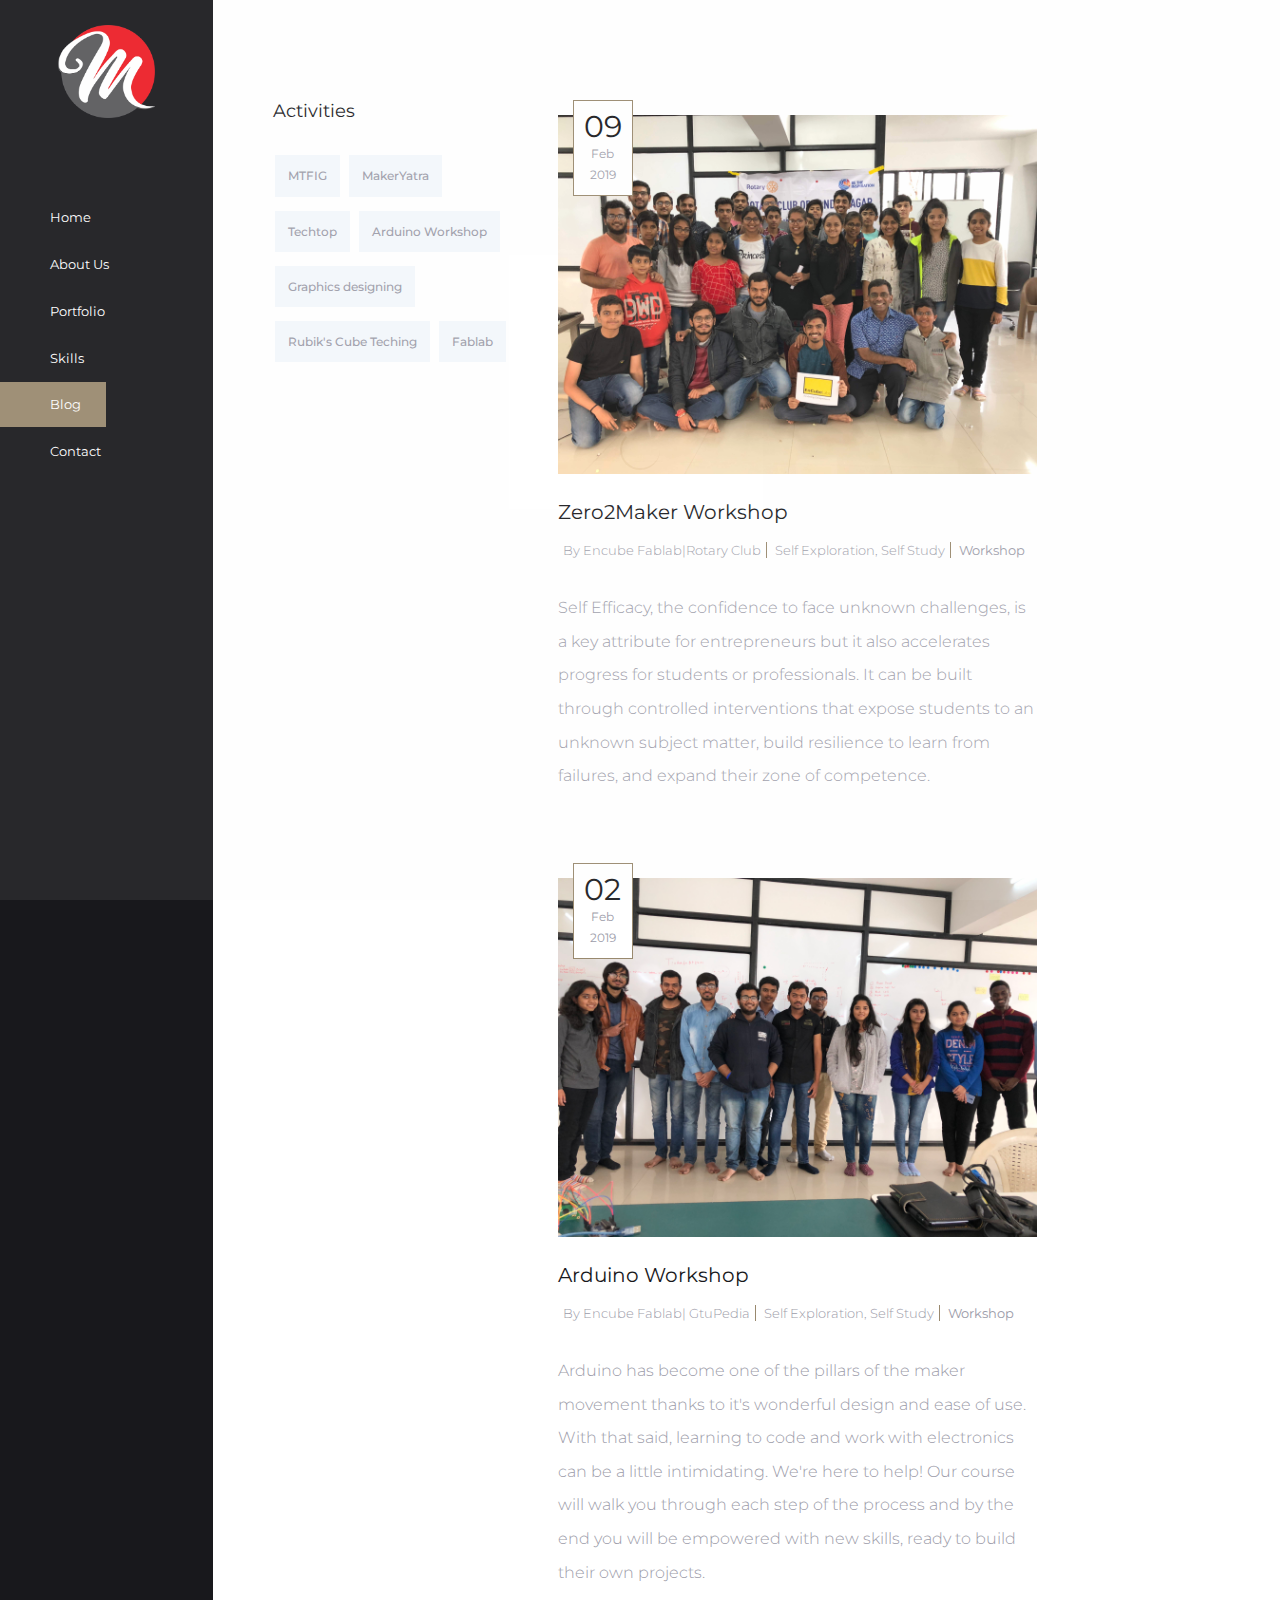
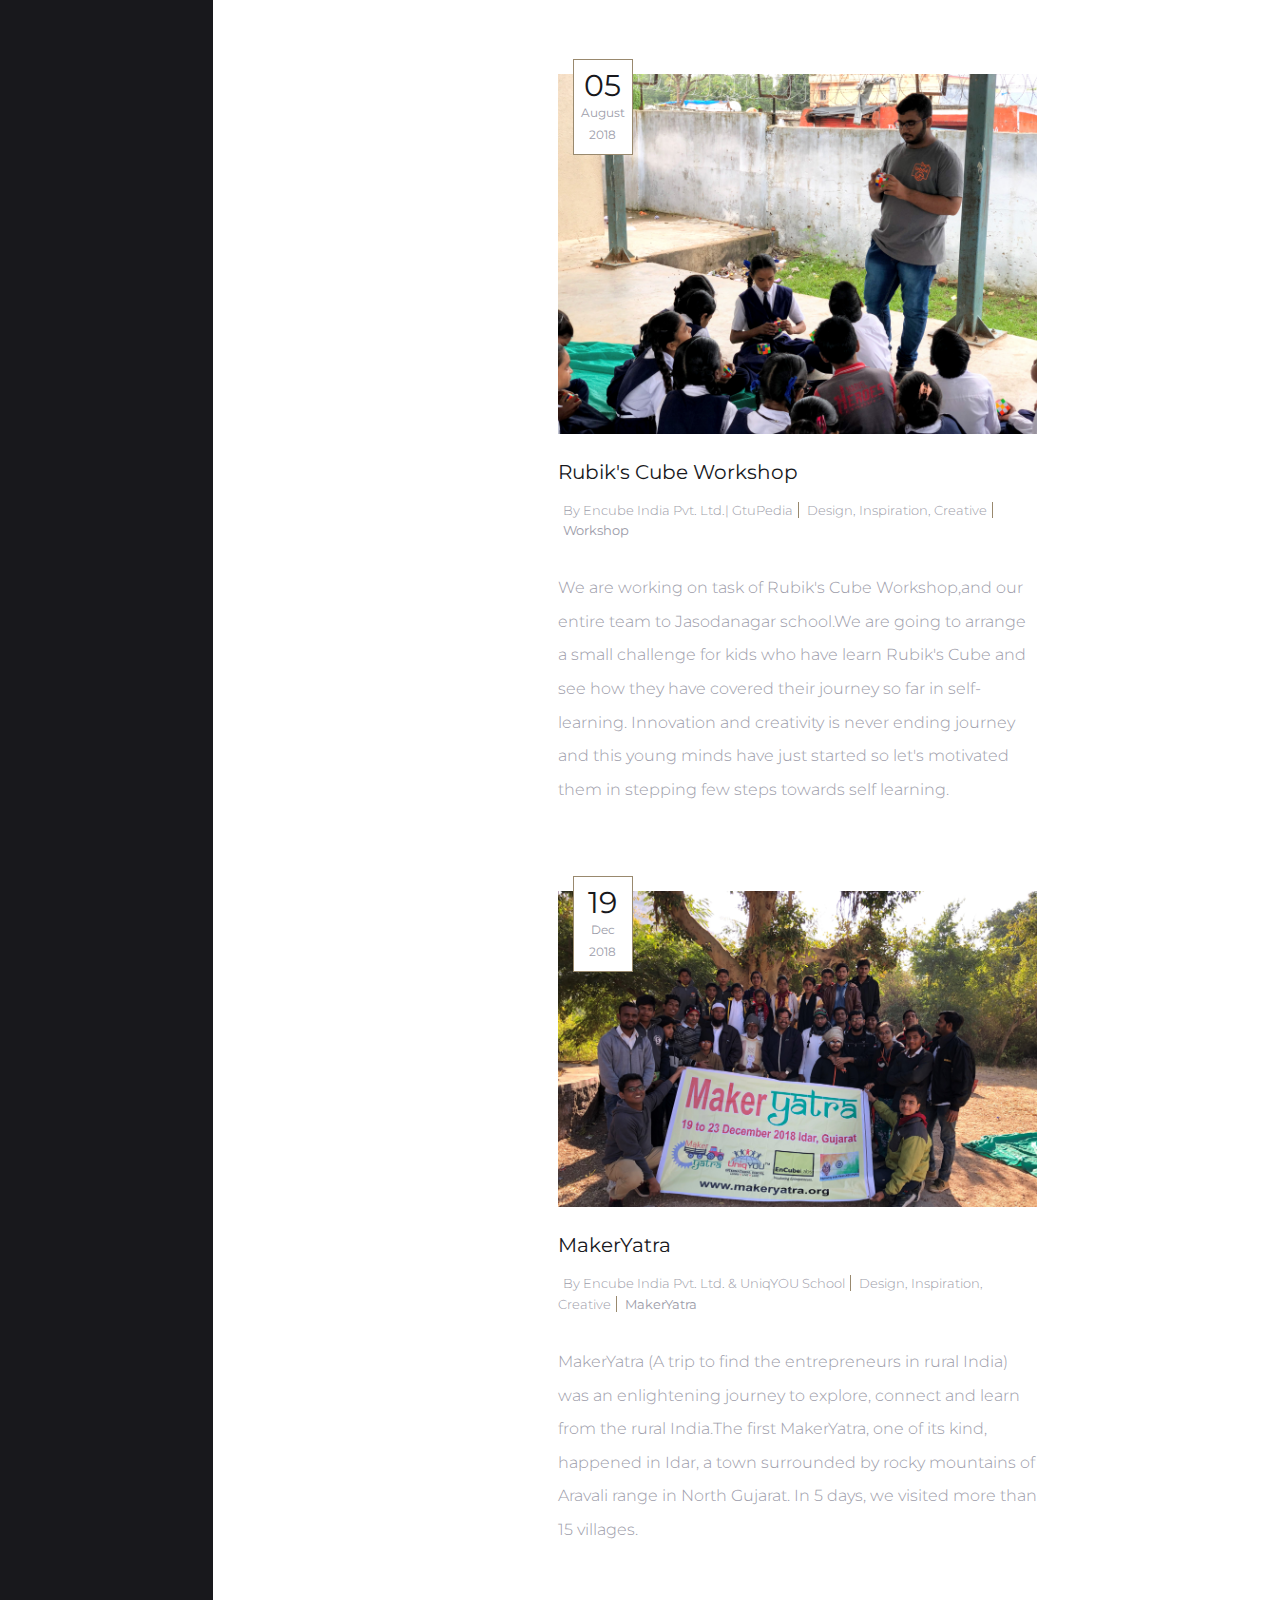
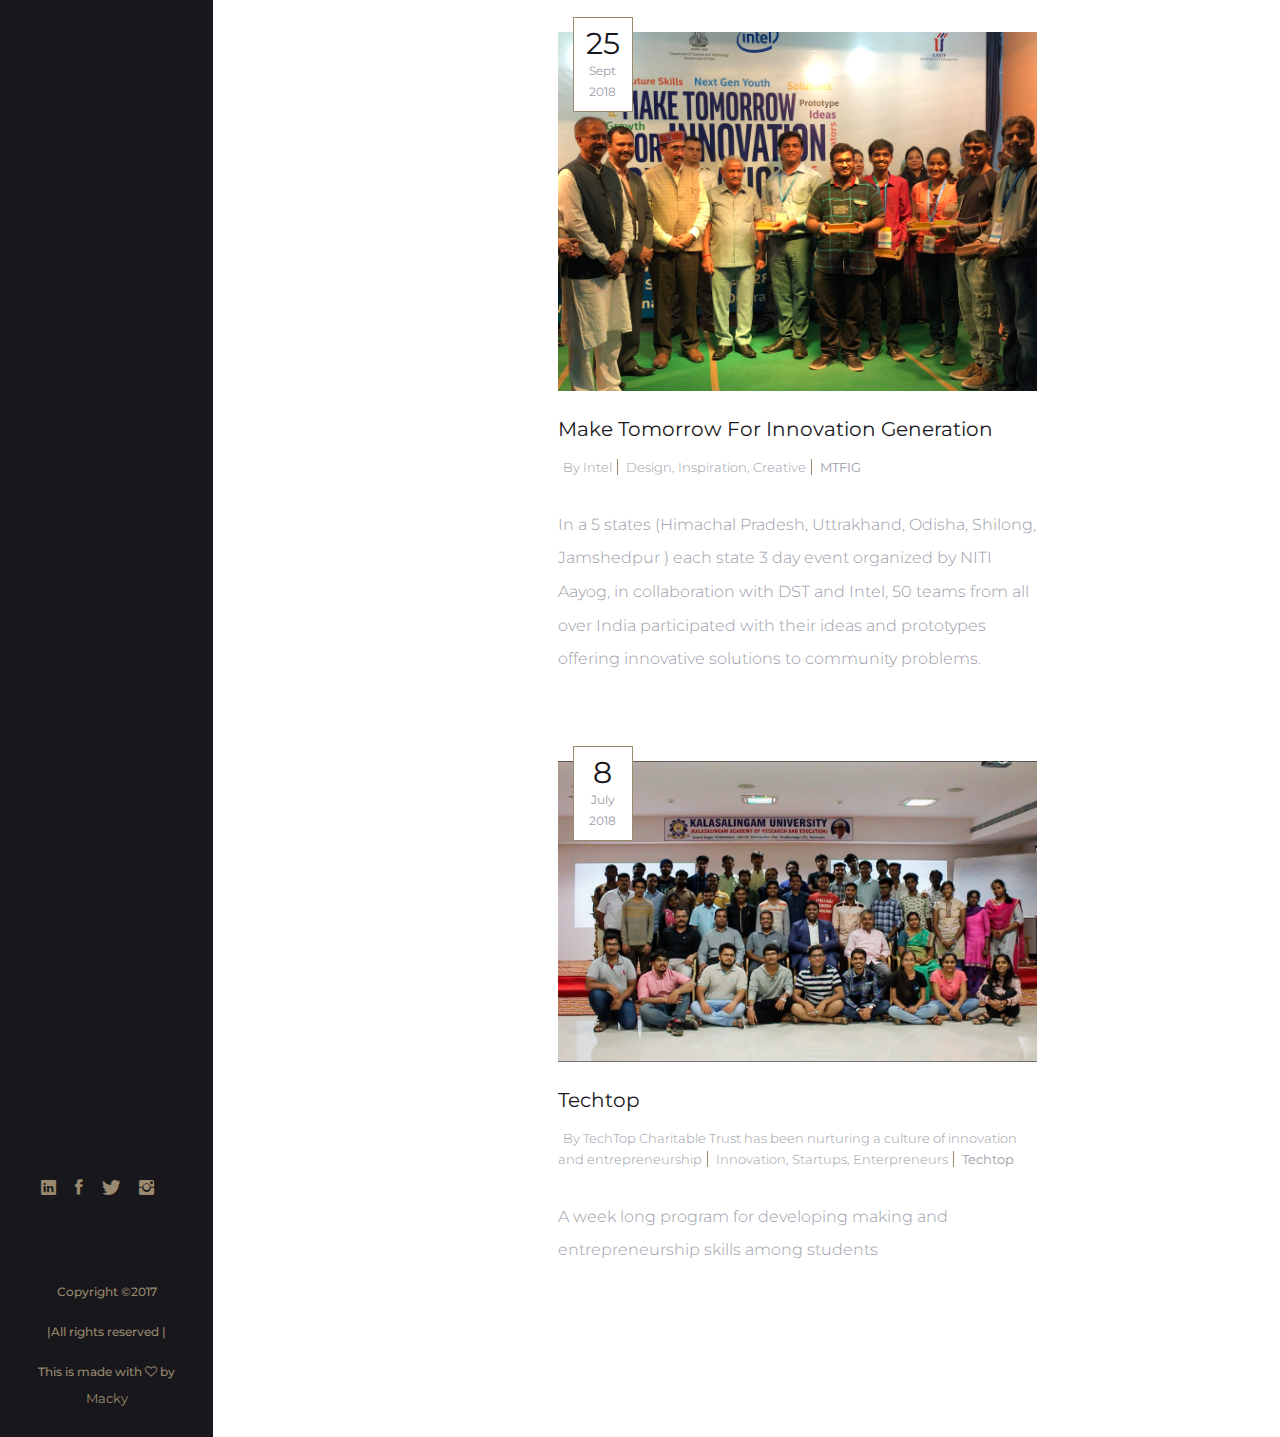
==== commit d800b74e: "webpage" ====
--- a/blog.html
+++ b/blog.html
@@ -158,7 +158,7 @@
 
                             <article class="blog_card">
                             <div class="blog_card_top">
-                                <img src="assets\img\personal\a14.jpg" alt="blog title " />
+                                <img src="assets\img\personal\a14.JPG" alt="blog title " />
                                 <div class="blog_date">
                                     09
                                     <span>
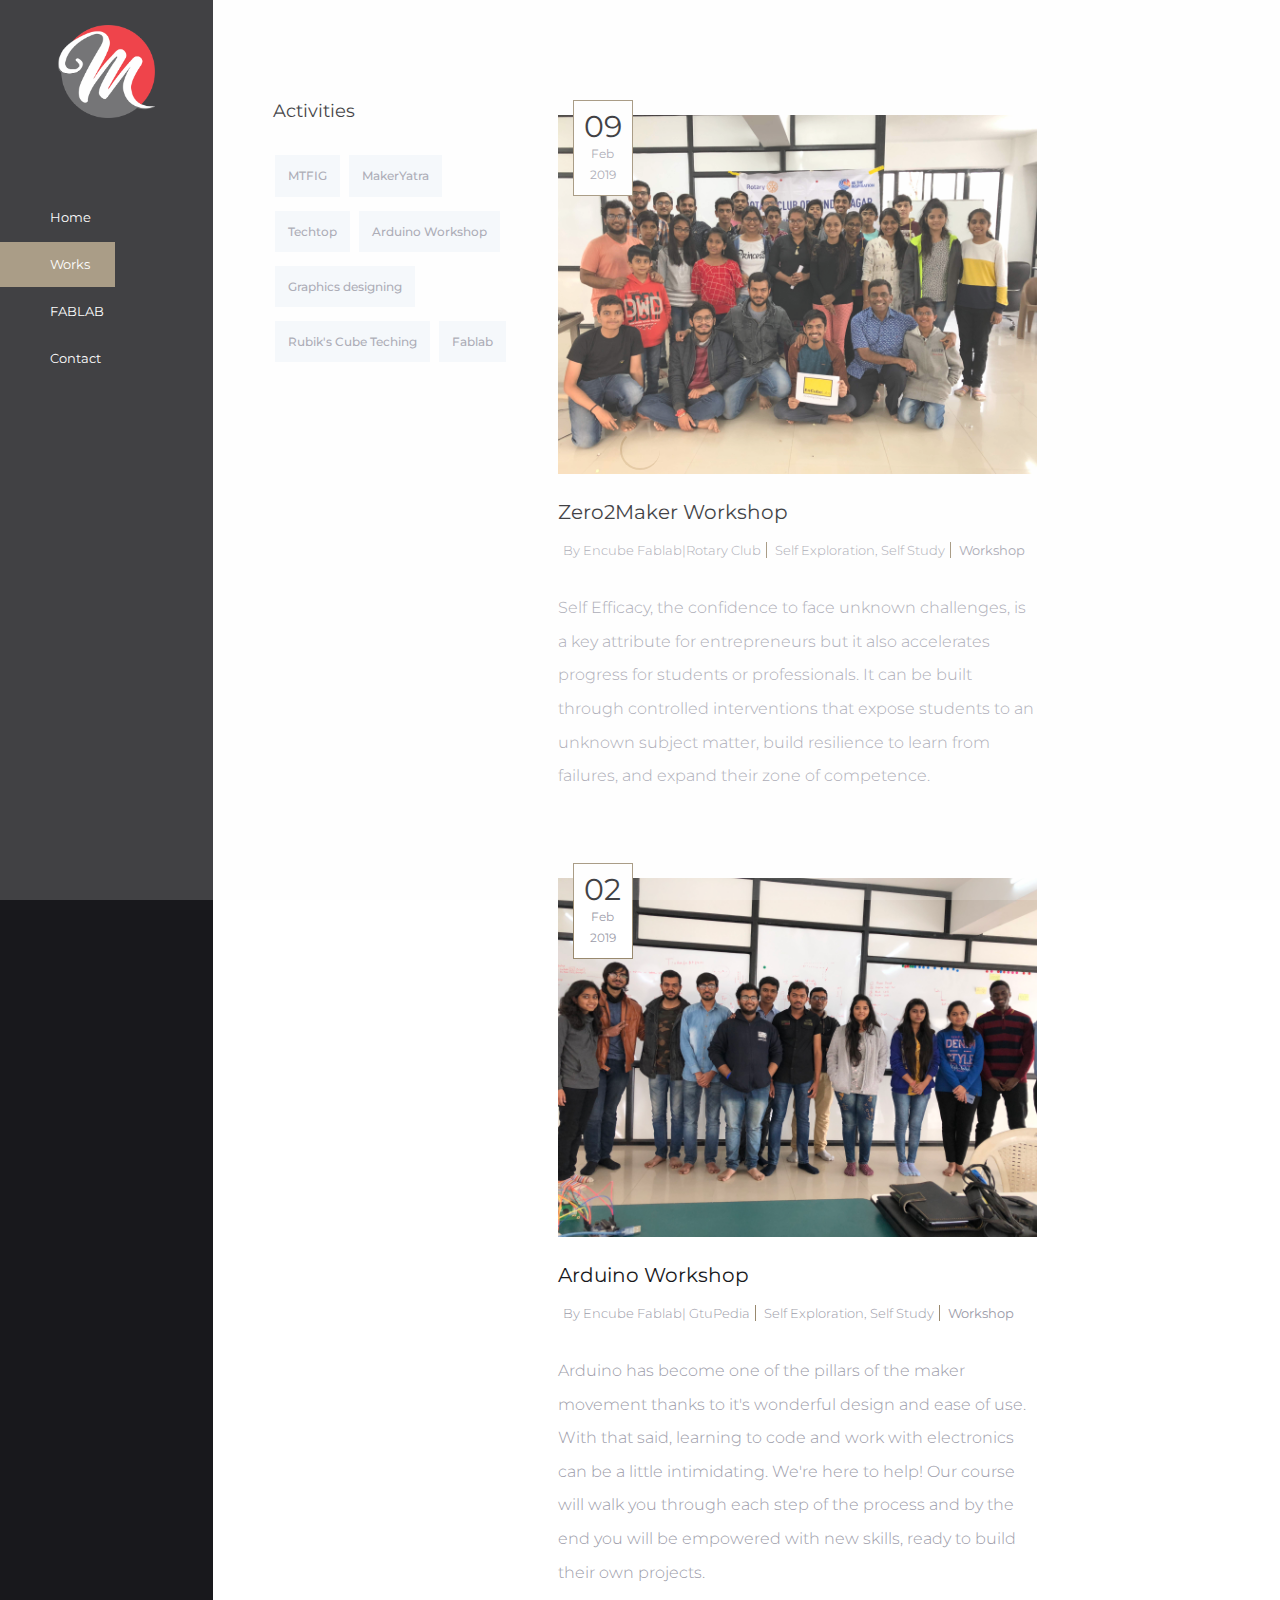
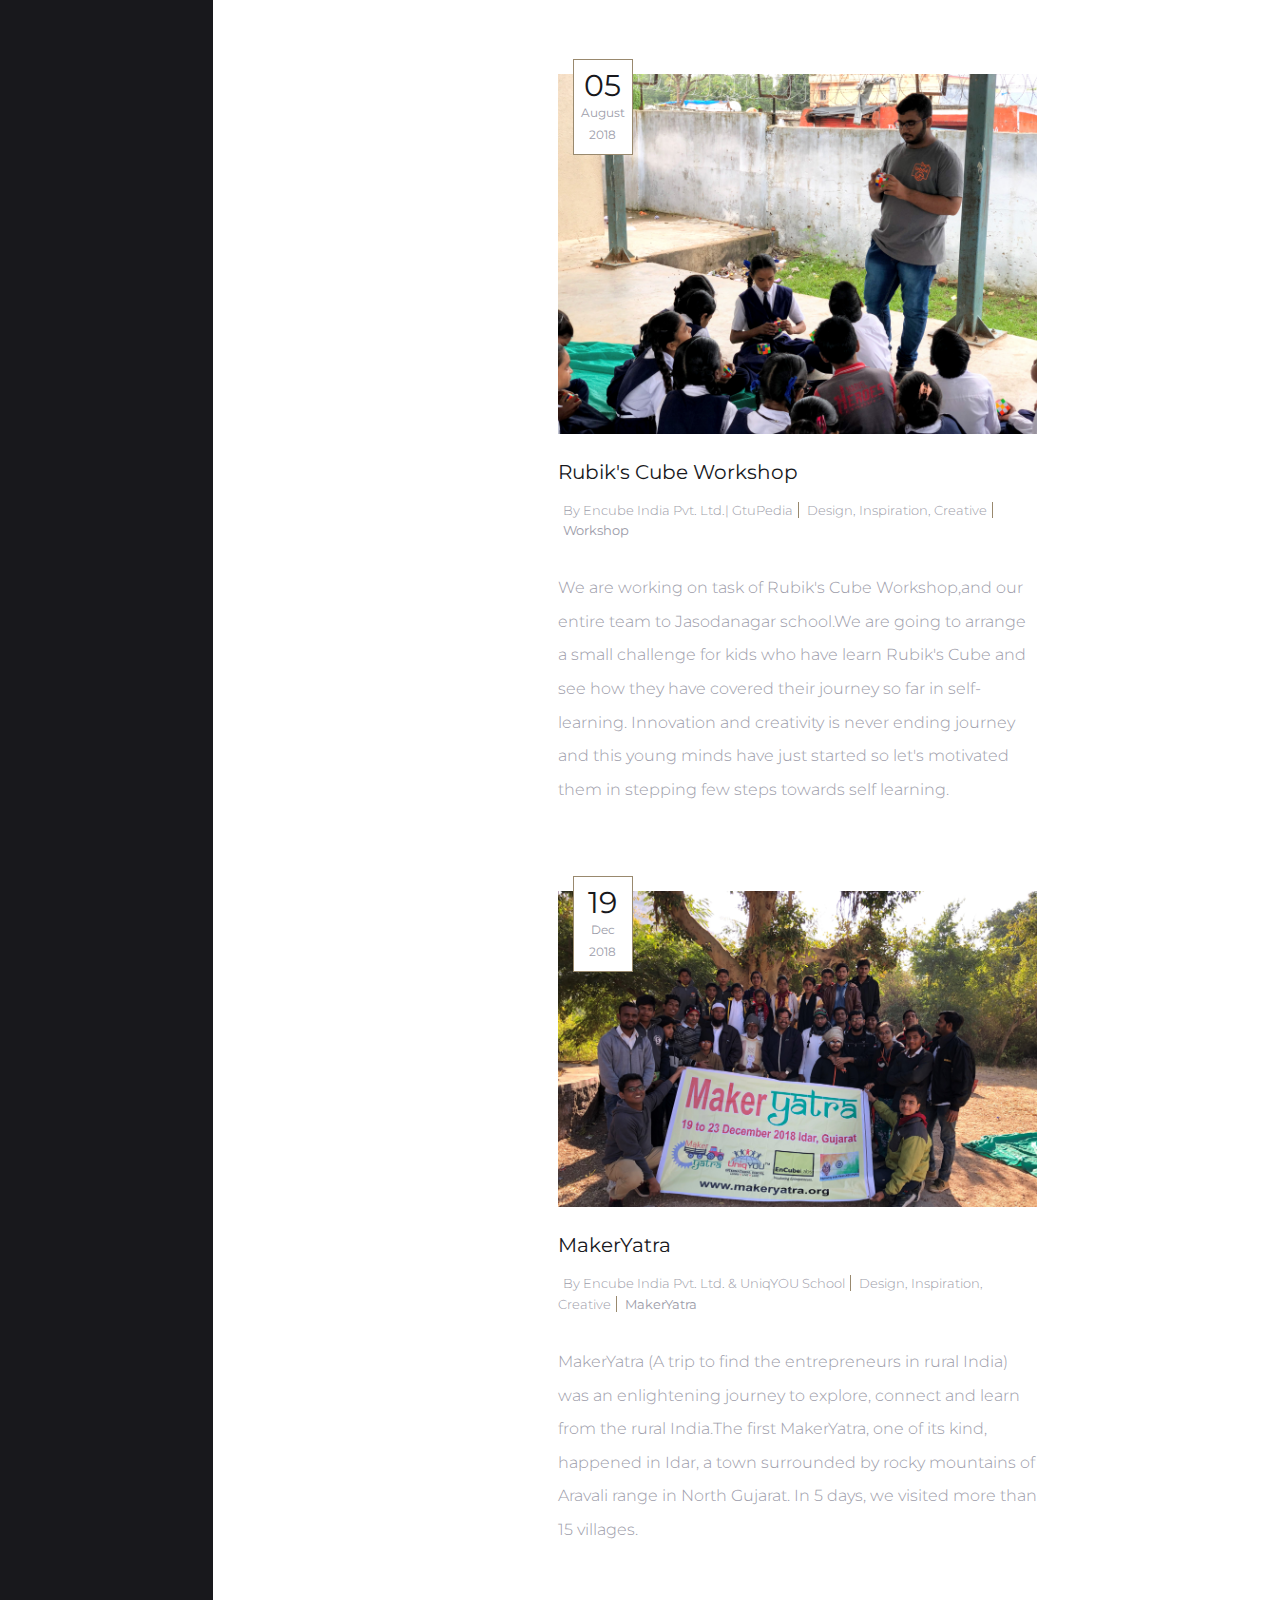
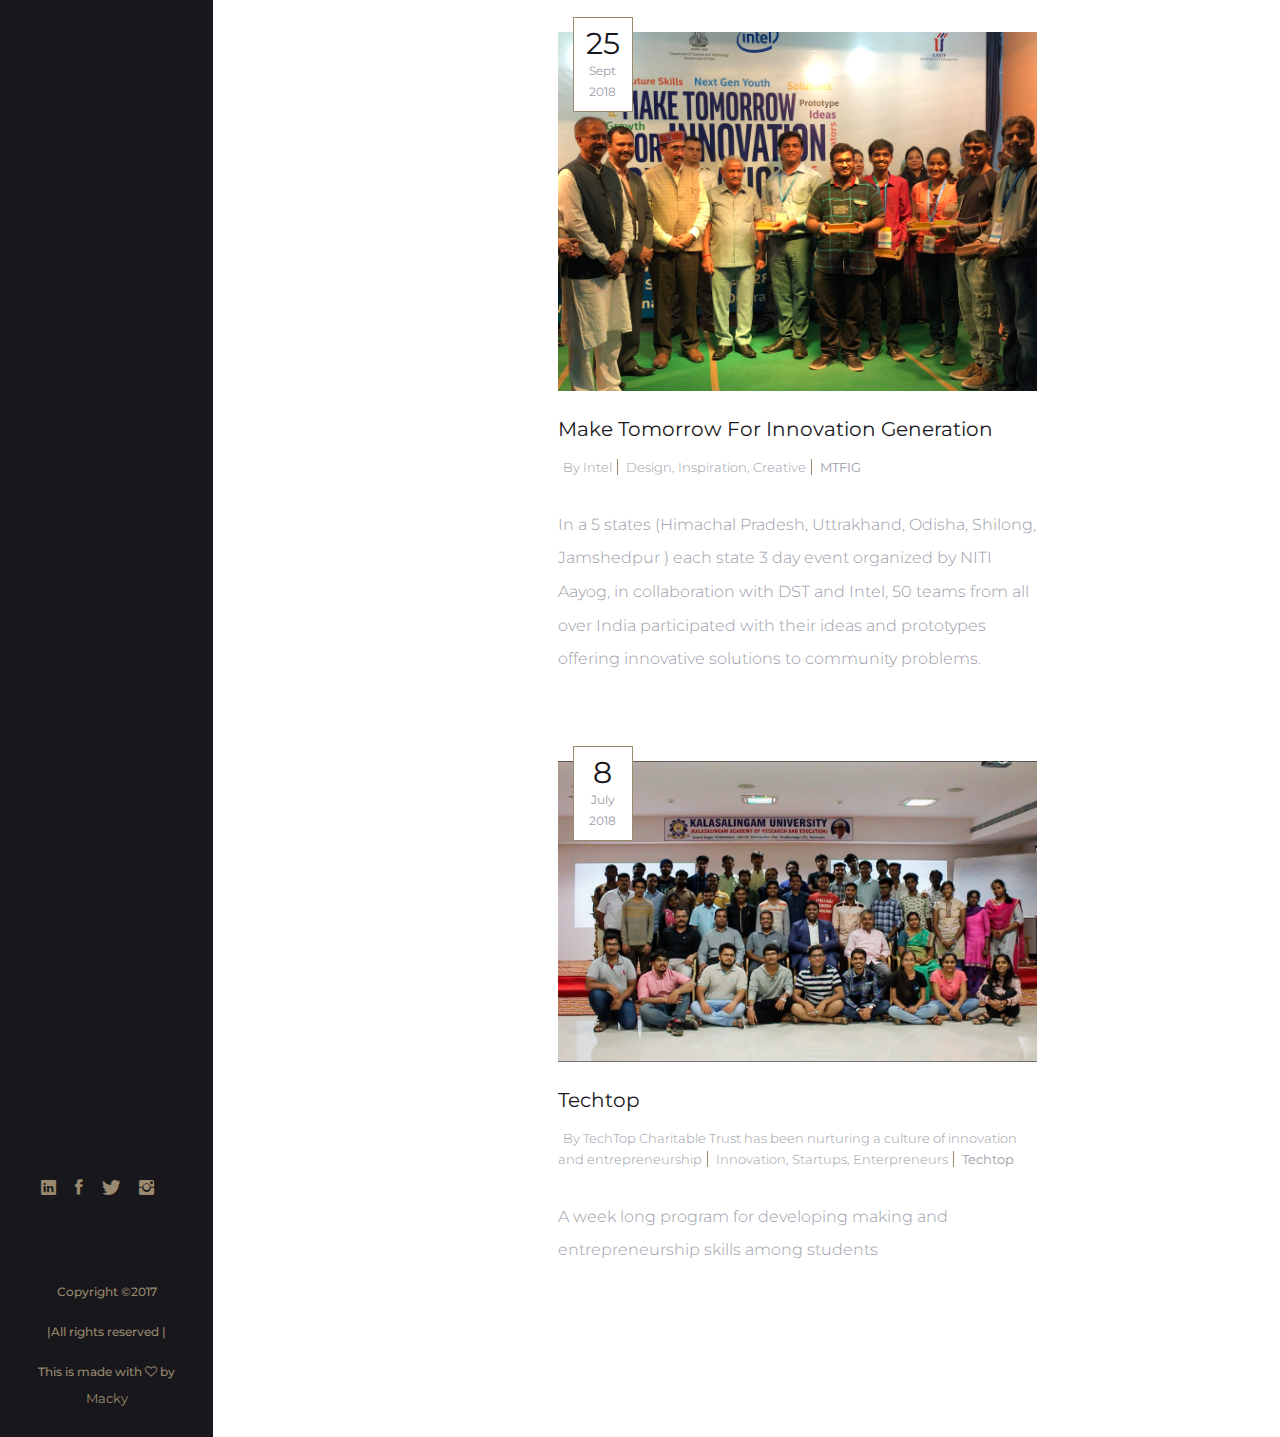
==== commit ee99d926: "C:/Program Files/Git/" ====
--- a/blog.html
+++ b/blog.html
@@ -56,31 +56,21 @@
             <!--logo end-->
 
             <!--main menu -->
-            <div class="side_menu_section">
+             <div class="side_menu_section">
                 <ul class="menu_nav">
                     <li>
                         <a href="index.html">
                             Home
                         </a>
                     </li>
-                    <li>
-                        <a href="about.html">
-                            About Us
+                    <li class="active">
+                        <a href="blog.html">
+                            Works
                         </a>
                     </li>
-                    <li>
-                        <a href="portfolio.html">
-                            Portfolio
-                        </a>
-                    </li>
-                    <li>
-                        <a href="skills.html">
-                            Skills
-                        </a>
-                    </li>
-                    <li class="active">
-                        <a href="blog.html">
-                            Blog
+                     <li>
+                        <a href="http://archive.fabacademy.org/2019/labs/cept/students/maharshi-solanki/">
+                            FABLAB
                         </a>
                     </li>
                     <li>
@@ -168,7 +158,7 @@
                             </div>
                             <div class="blog_card_bottom">
                                 <h4>
-                                    <a href="https://scontent-bom1-1.xx.fbcdn.net/v/t1.0-9/50917004_2325649340998213_6317243129674072064_n.jpg?_nc_cat=106&_nc_ht=scontent-bom1-1.xx&oh=81e1bdae34632949f8c54e188adc5d9f&oe=5D4A0438">
+                                    <a href="https://twitter.com/EncubeLabs/status/1094157031026638848">
                                         Zero2Maker Workshop 
                                     </a>
                                 </h4>
@@ -194,7 +184,7 @@
                             </div>
                             <div class="blog_card_bottom">
                                 <h4>
-                                    <a href="https://scontent-bom1-1.xx.fbcdn.net/v/t1.0-9/50917004_2325649340998213_6317243129674072064_n.jpg?_nc_cat=106&_nc_ht=scontent-bom1-1.xx&oh=81e1bdae34632949f8c54e188adc5d9f&oe=5D4A0438">
+                                    <a href="https://twitter.com/EncubeLabs/status/1092497354144518144">
                                         Arduino Workshop 
                                     </a>
                                 </h4>
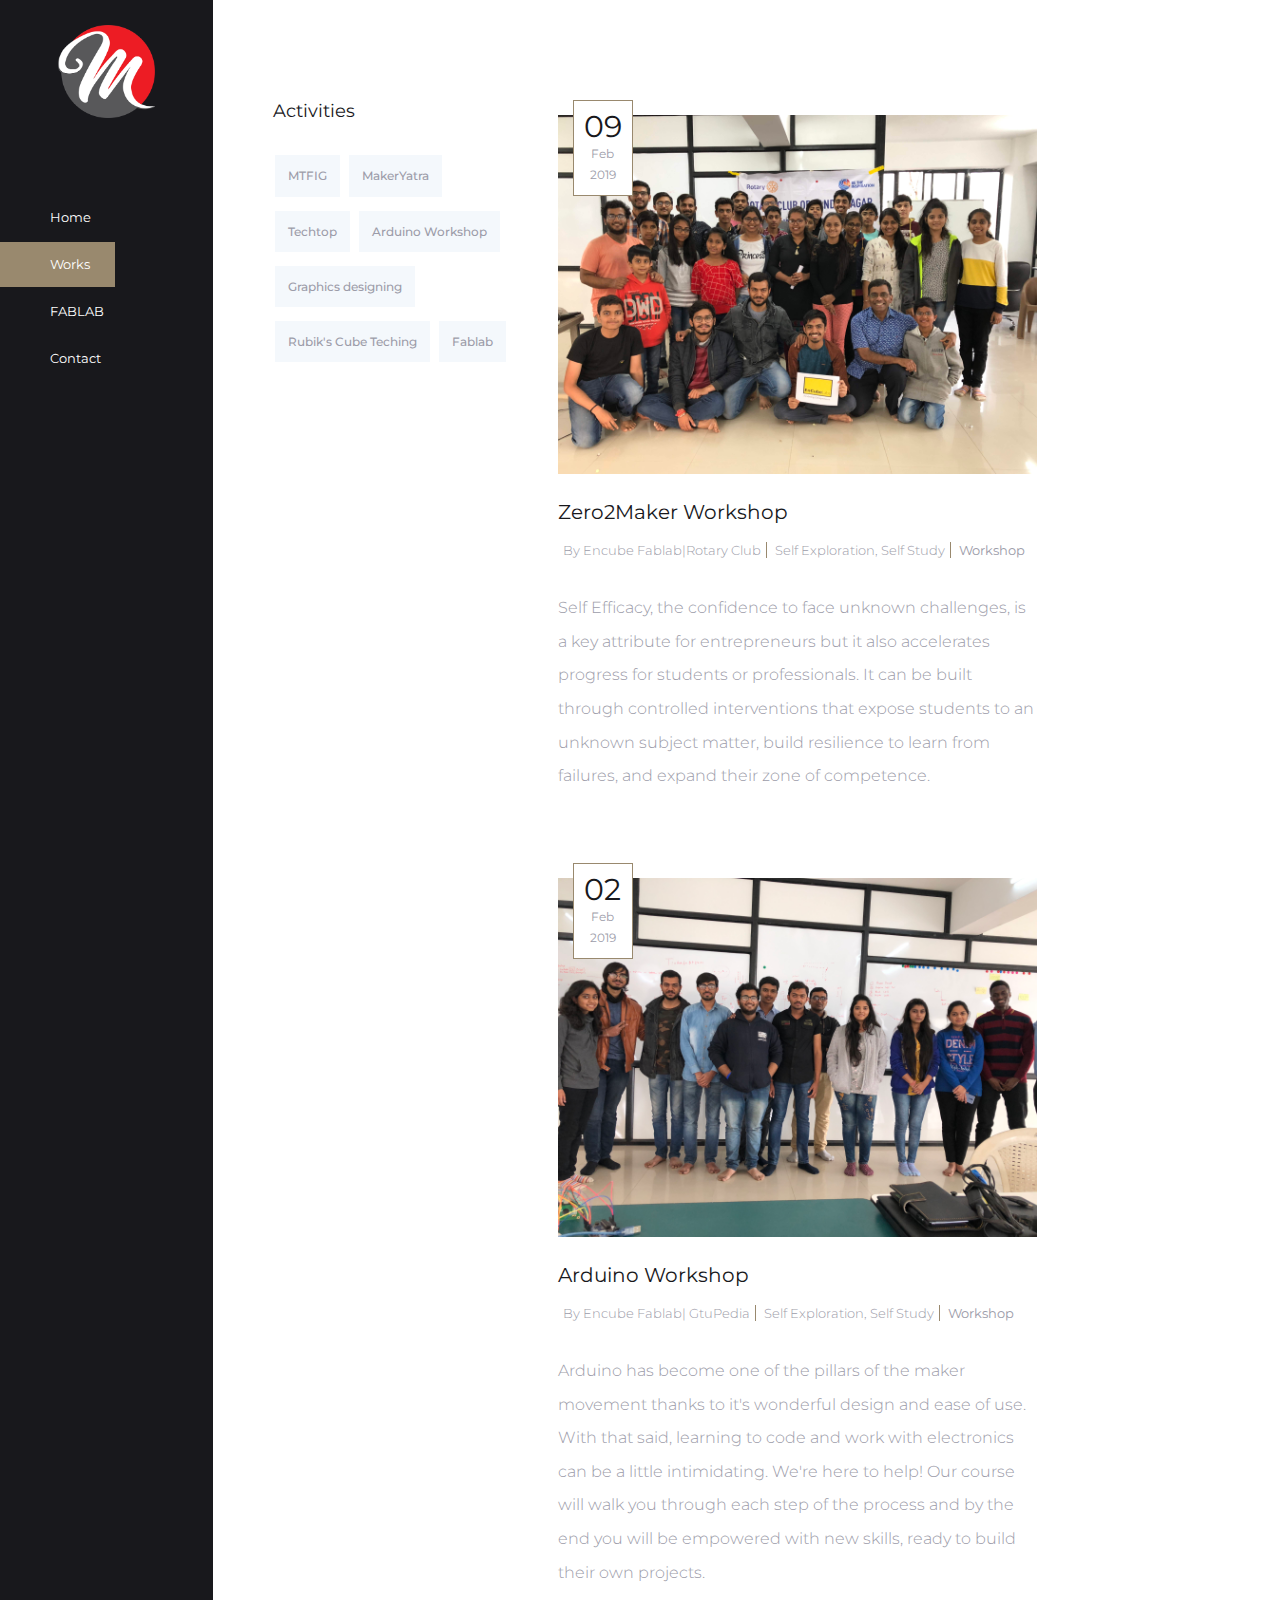
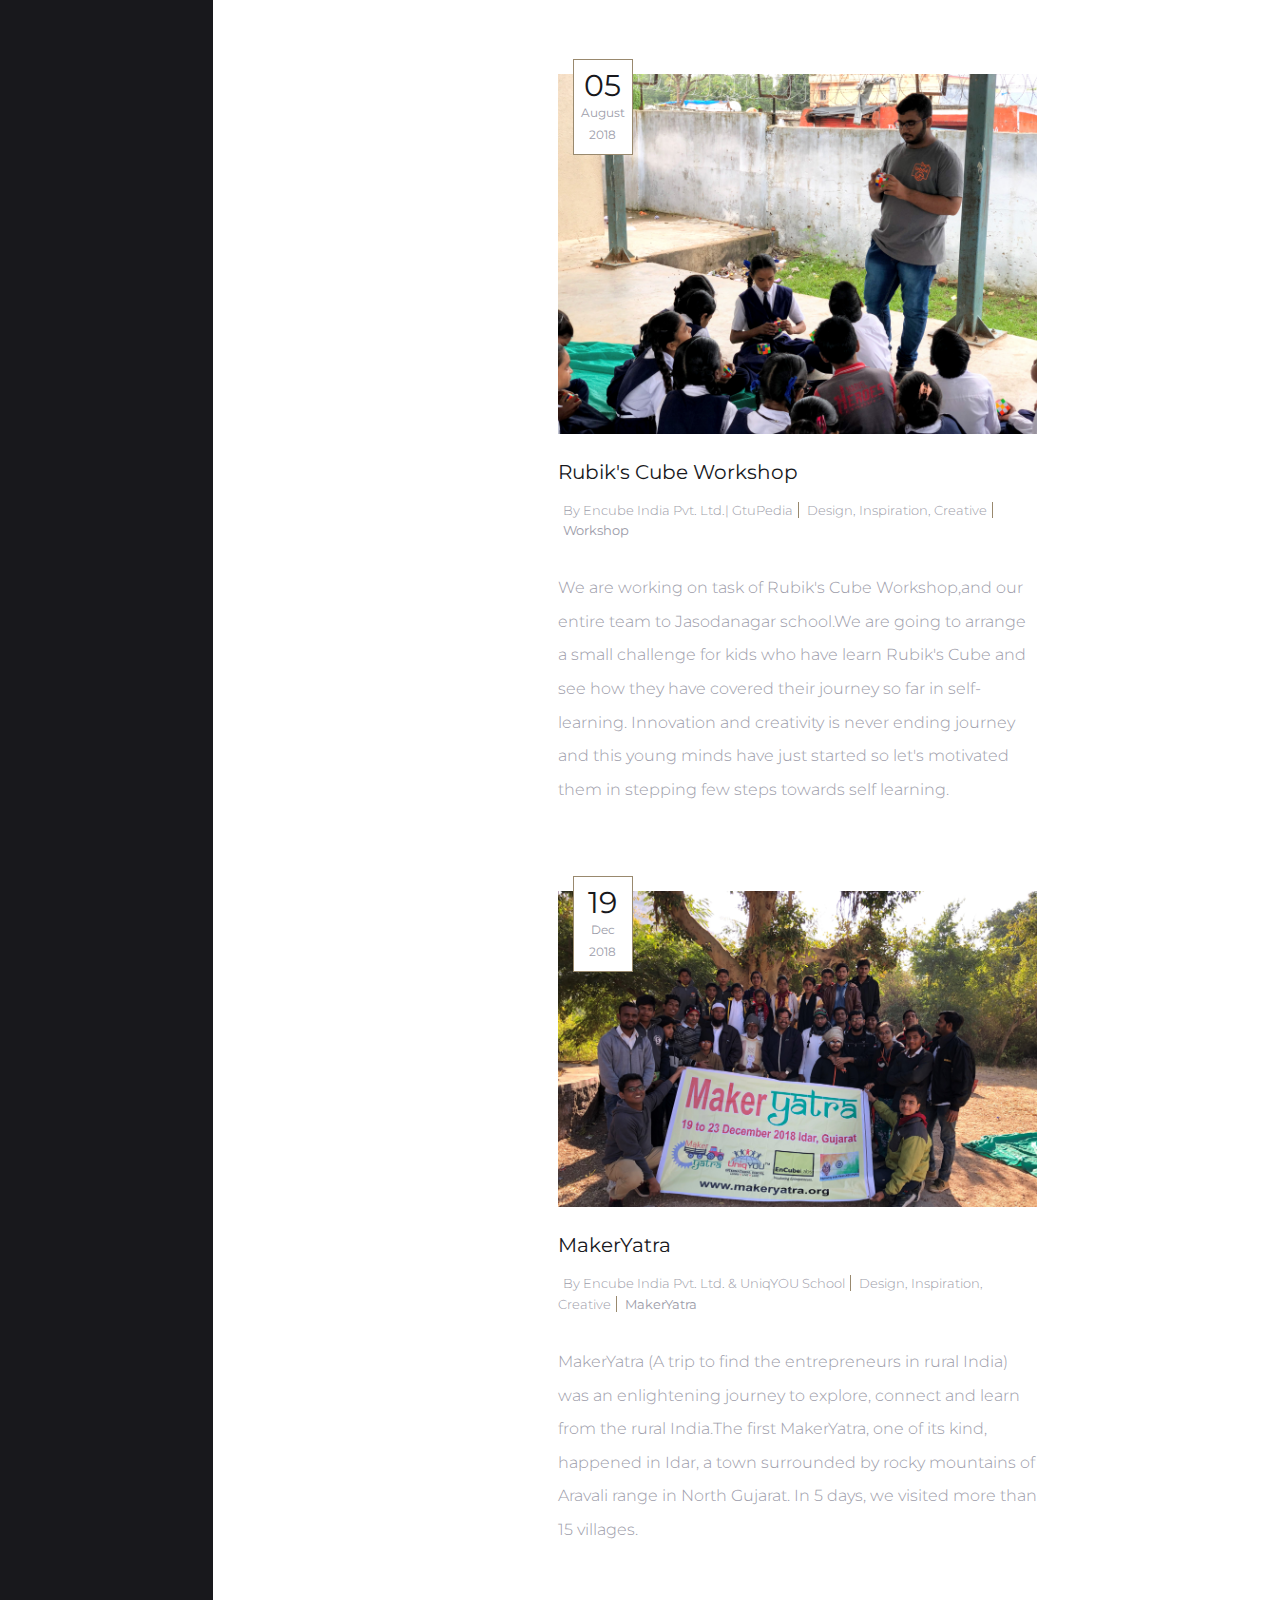
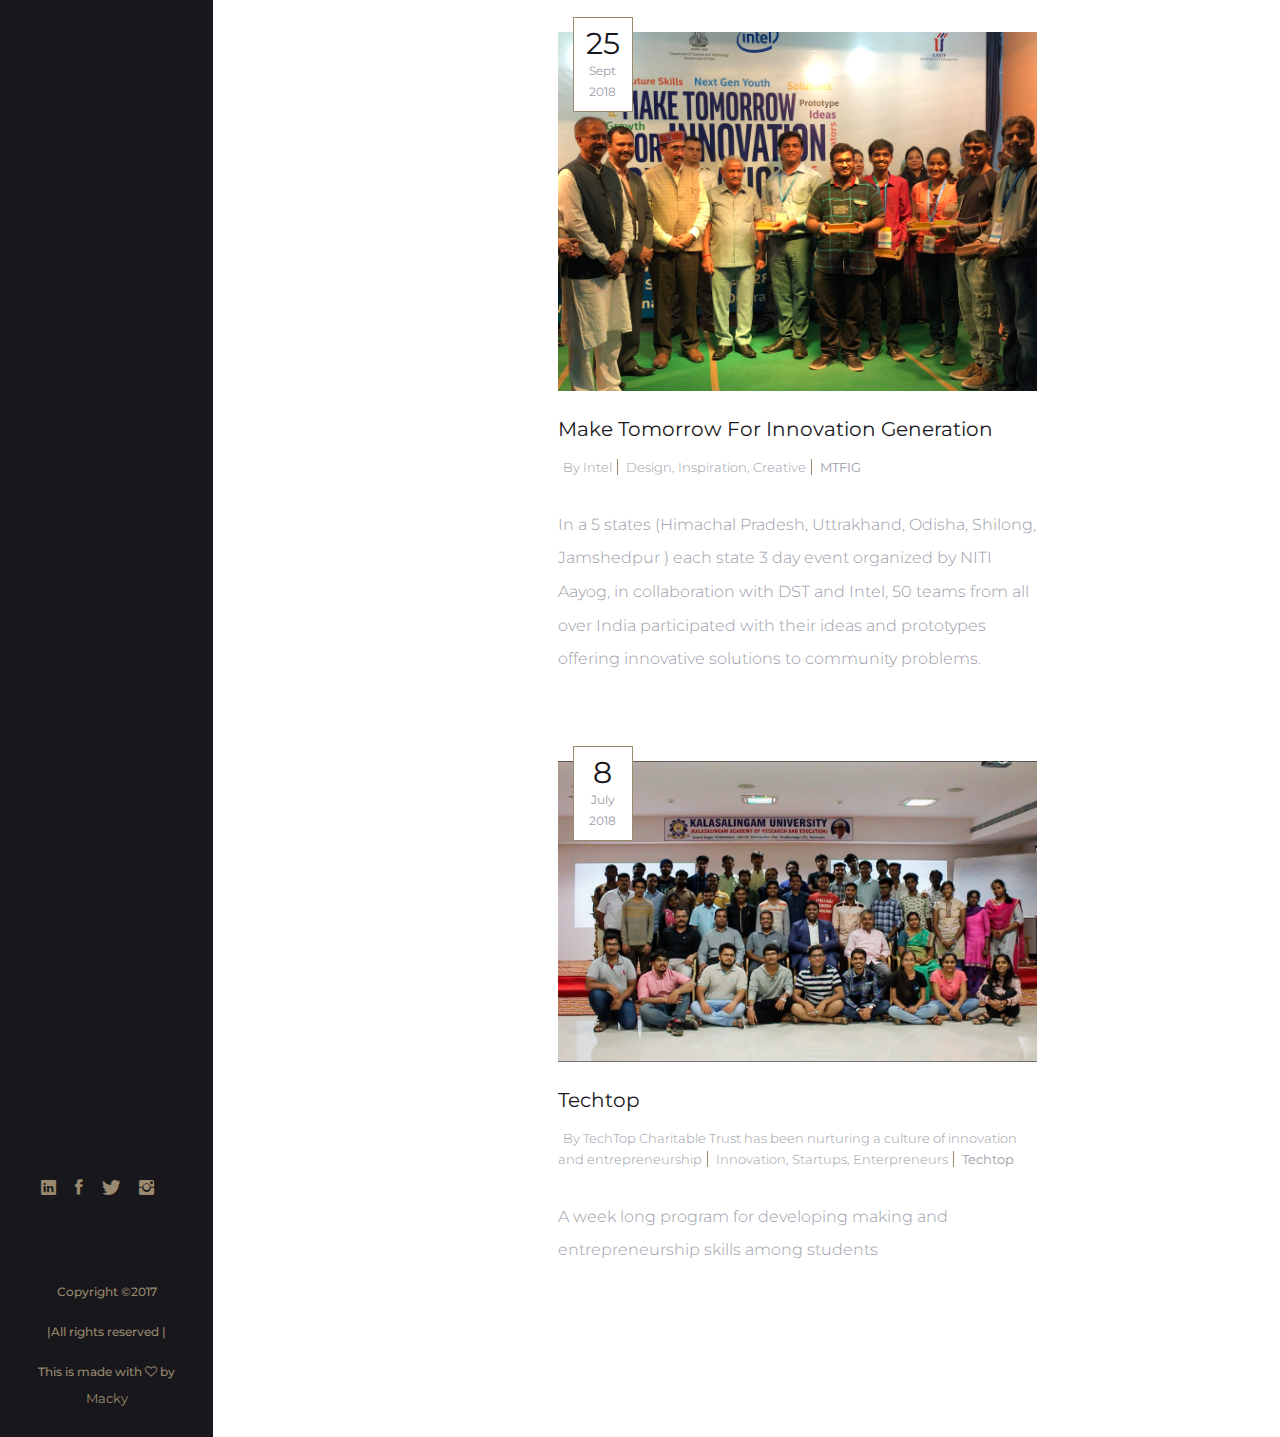
==== commit d550a0d8: "C:/Program Files/Git/" ====
--- a/blog.html
+++ b/blog.html
@@ -34,10 +34,6 @@
 <link href='https://fonts.googleapis.com/css?family=Rock+Salt:400' rel='stylesheet' type='text/css'>
 </head>
 <body>
-<div class="loader">
-    <div class="loader-outter"></div>
-    <div class="loader-inner"></div>
-</div>
 
 <div class="body-container container-fluid">
     <a class="menu-btn" href="javascript:void(0)">
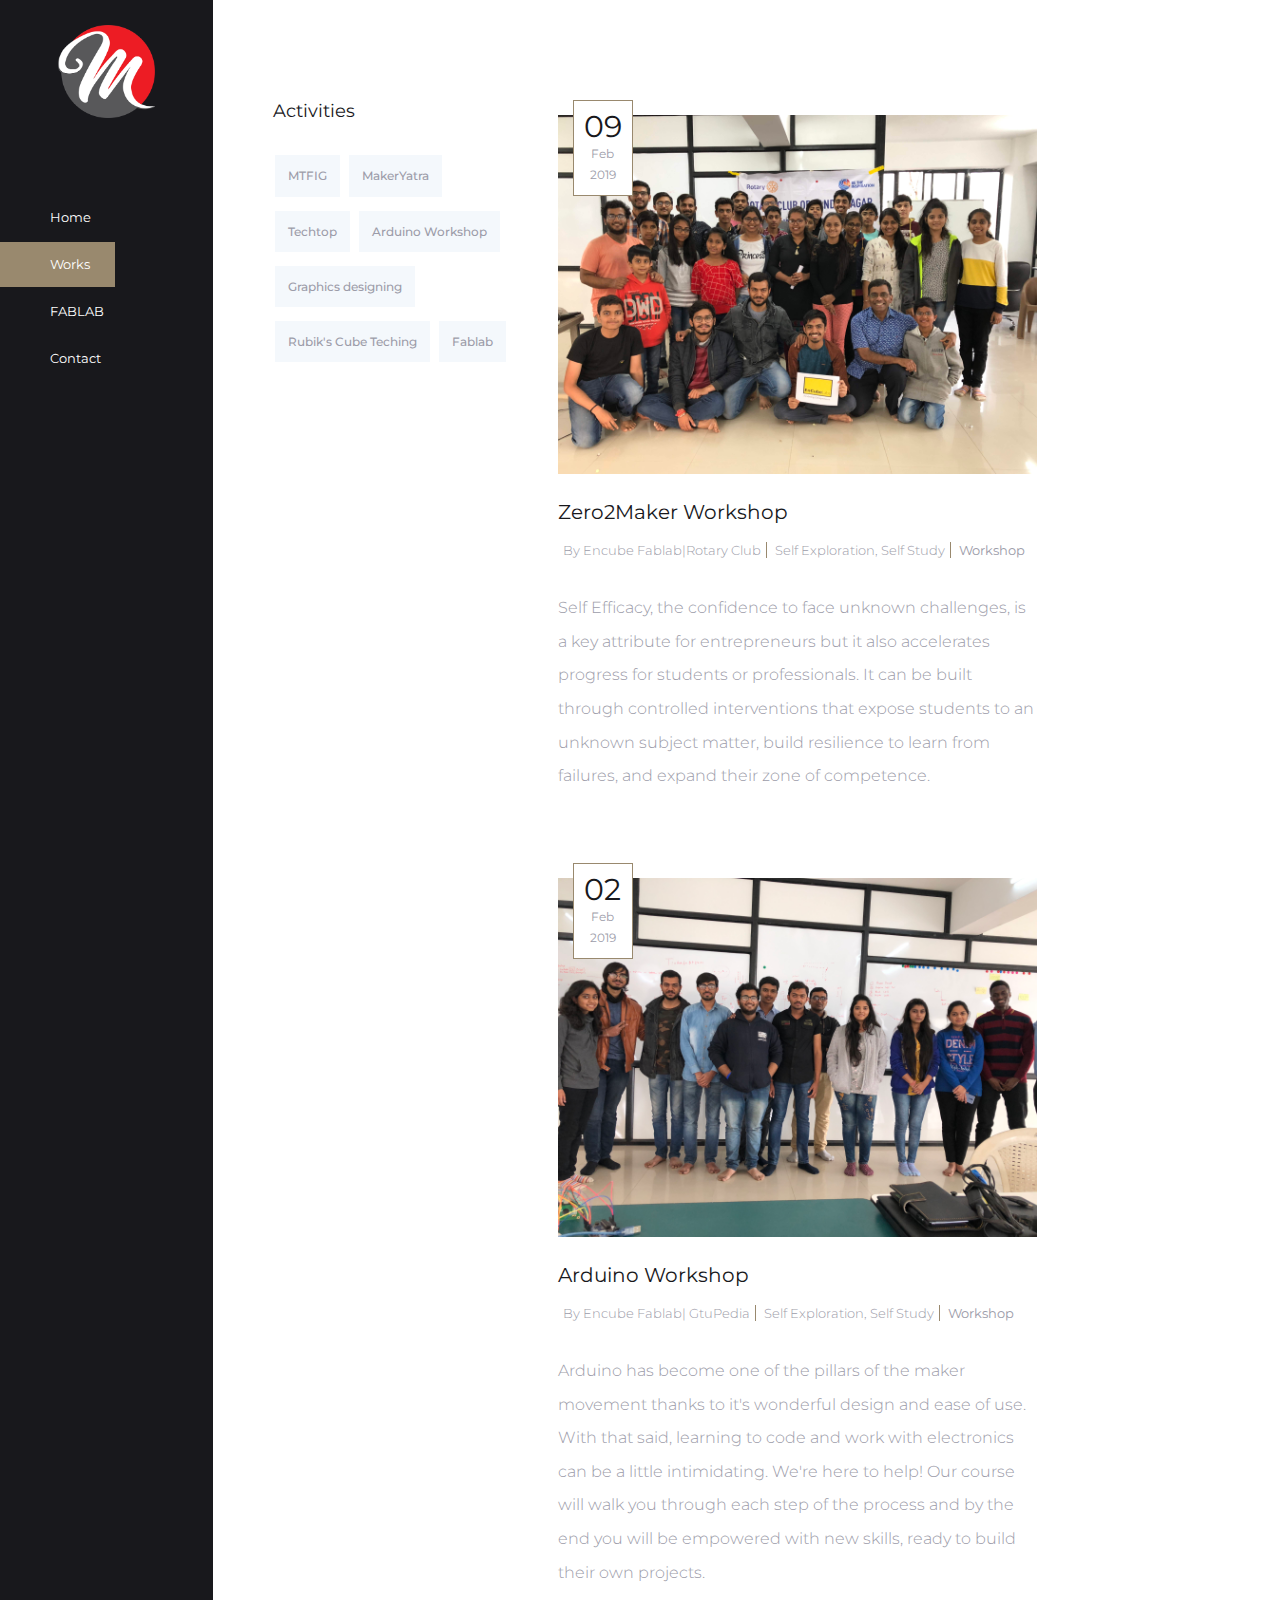
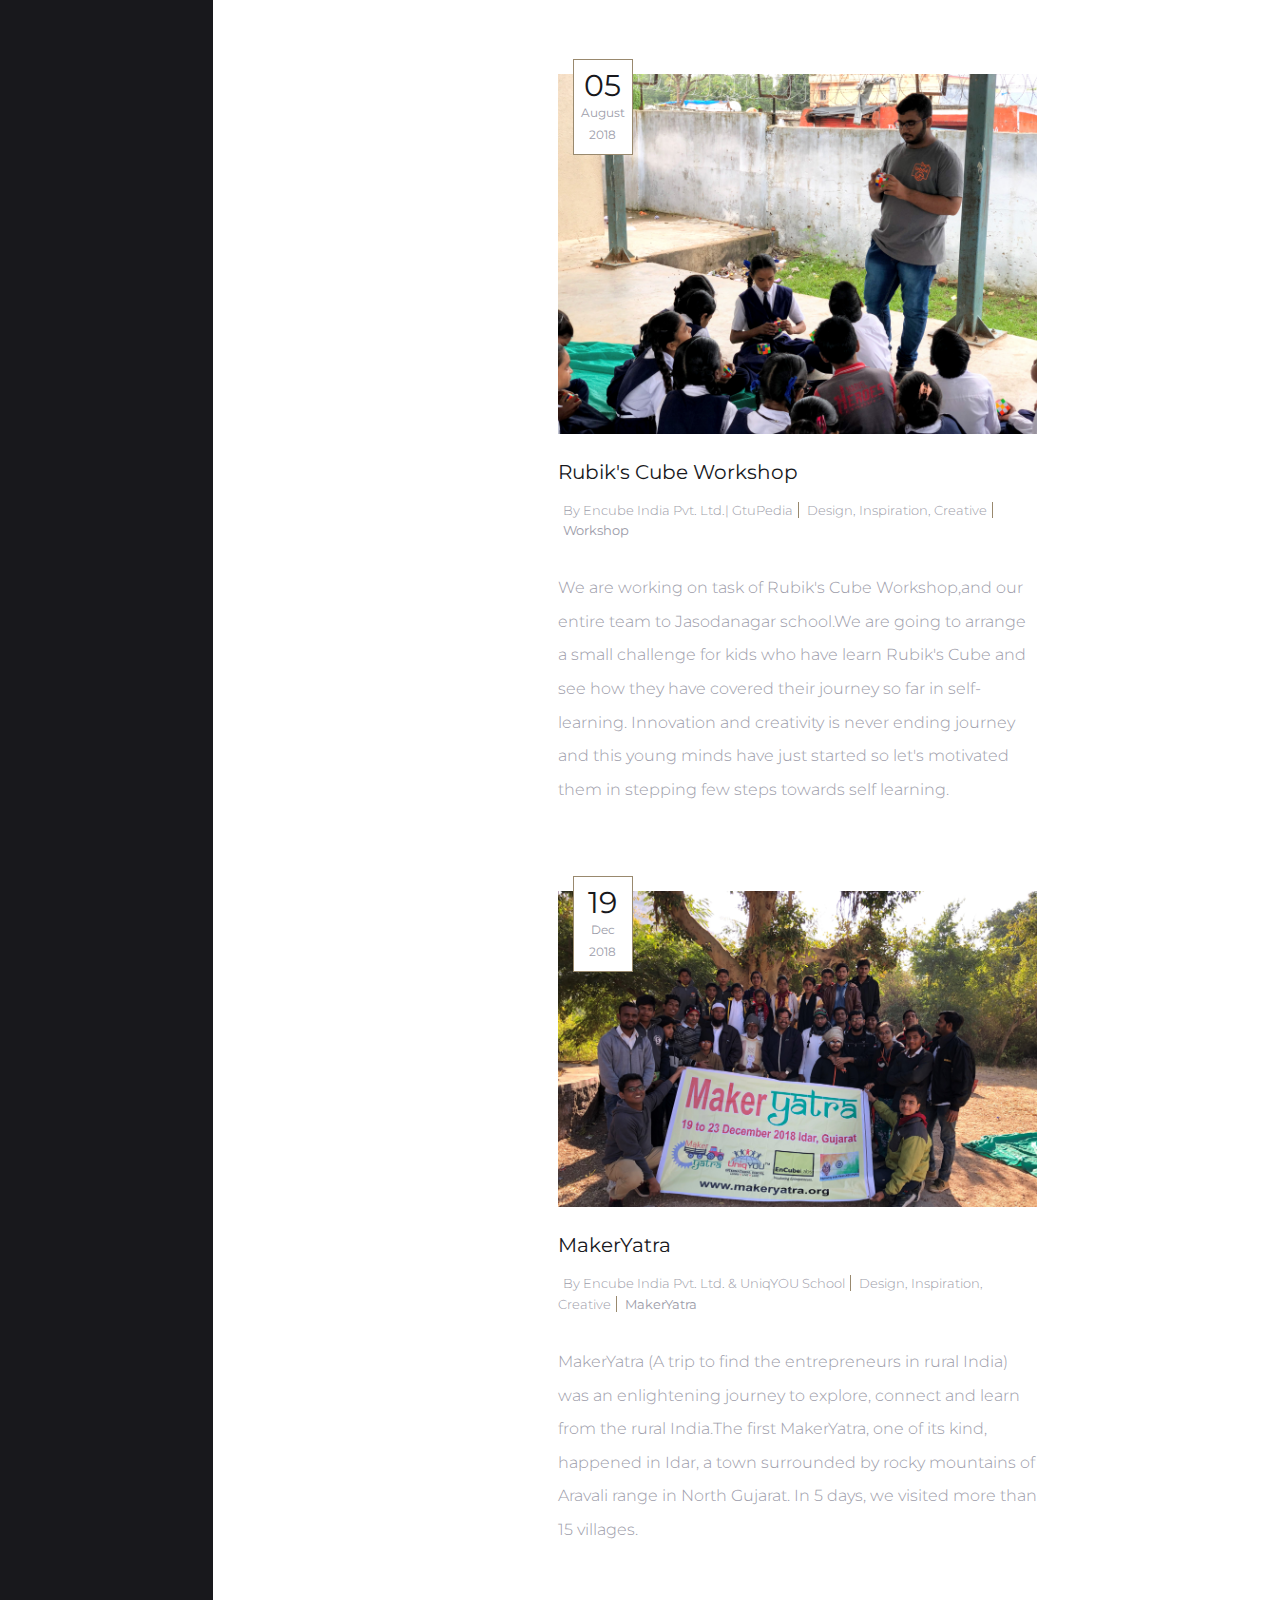
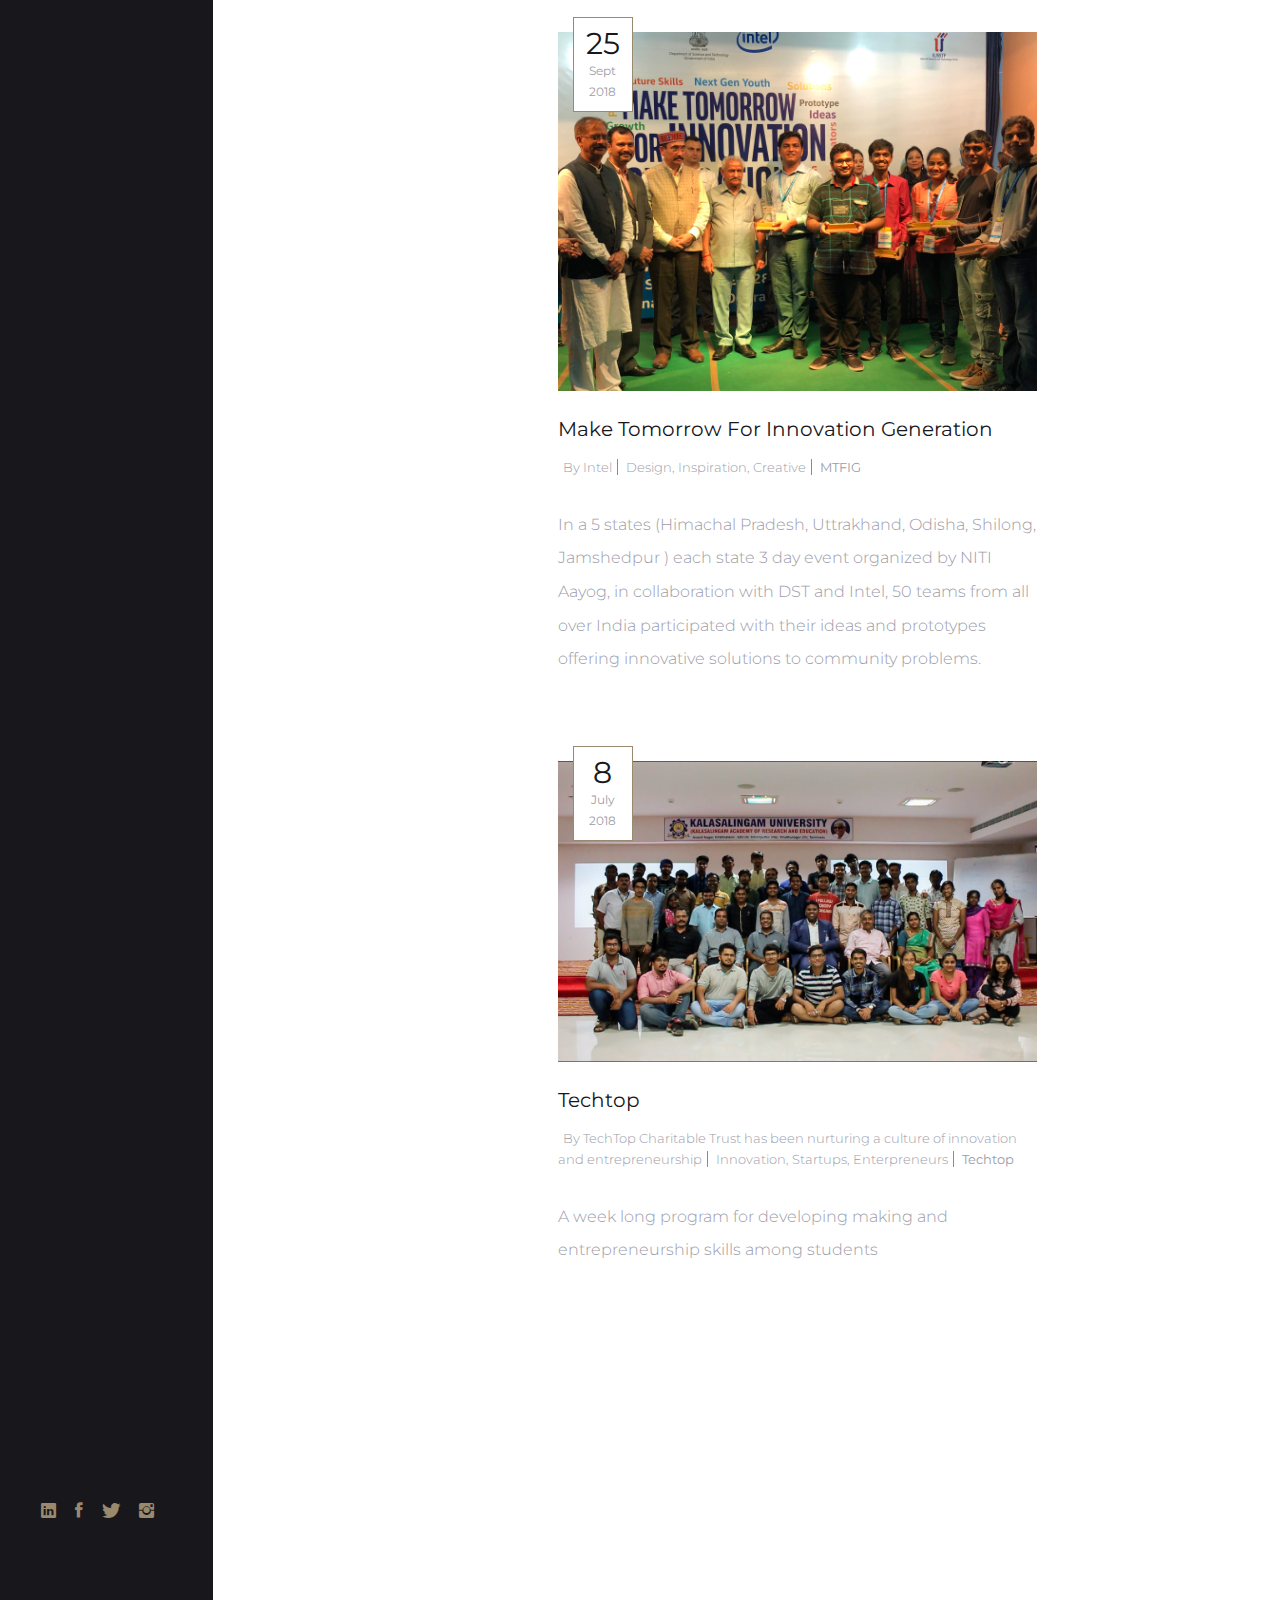
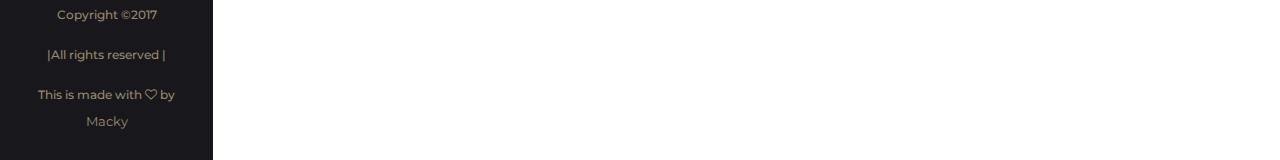
==== commit 157d8746: "fab" ====
--- a/blog.html
+++ b/blog.html
@@ -65,7 +65,7 @@
                         </a>
                     </li>
                      <li>
-                        <a href="http://archive.fabacademy.org/2019/labs/cept/students/maharshi-solanki/">
+                        <a href="http://archive.fabacademy.org/2019/labs/cept/students/maharshi-solanki/" target="_blank">
                             FABLAB
                         </a>
                     </li>
@@ -299,6 +299,7 @@
                                     A week long program for developing making and entrepreneurship skills among students
 
                                 </p>
+                                <div><iframe src="https://docs.google.com/presentation/d/e/2PACX-1vQLU14m0aQnn3menwxwkrnB4b6TTfDlmzE9WBtRp3LbXQrF6vAXdqYbp0skdJg1dYtBo357lfFtT9EN/embed?start=false&loop=false&delayms=3000" frameborder="0" width="480" height="299" allowfullscreen="true" mozallowfullscreen="true" webkitallowfullscreen="true"></iframe></div>
                             </div>
                         </article>
                     </div>
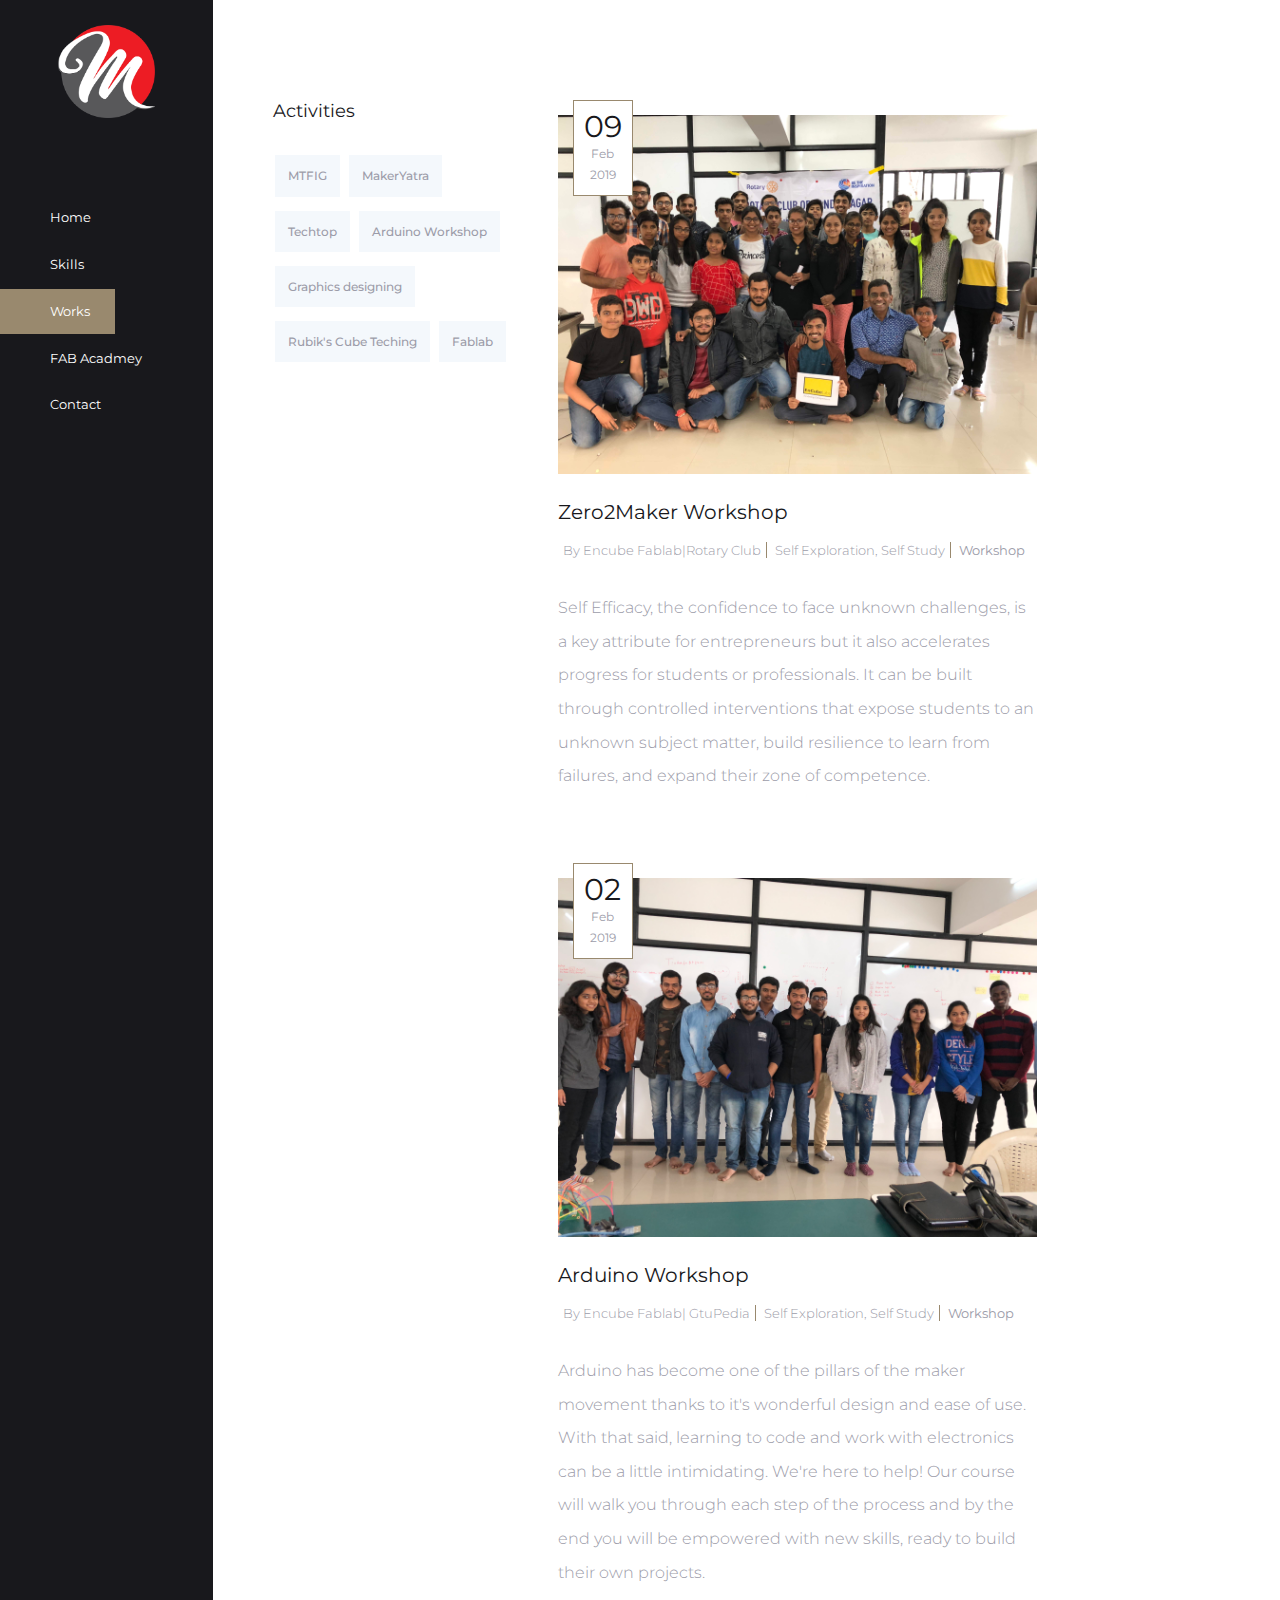
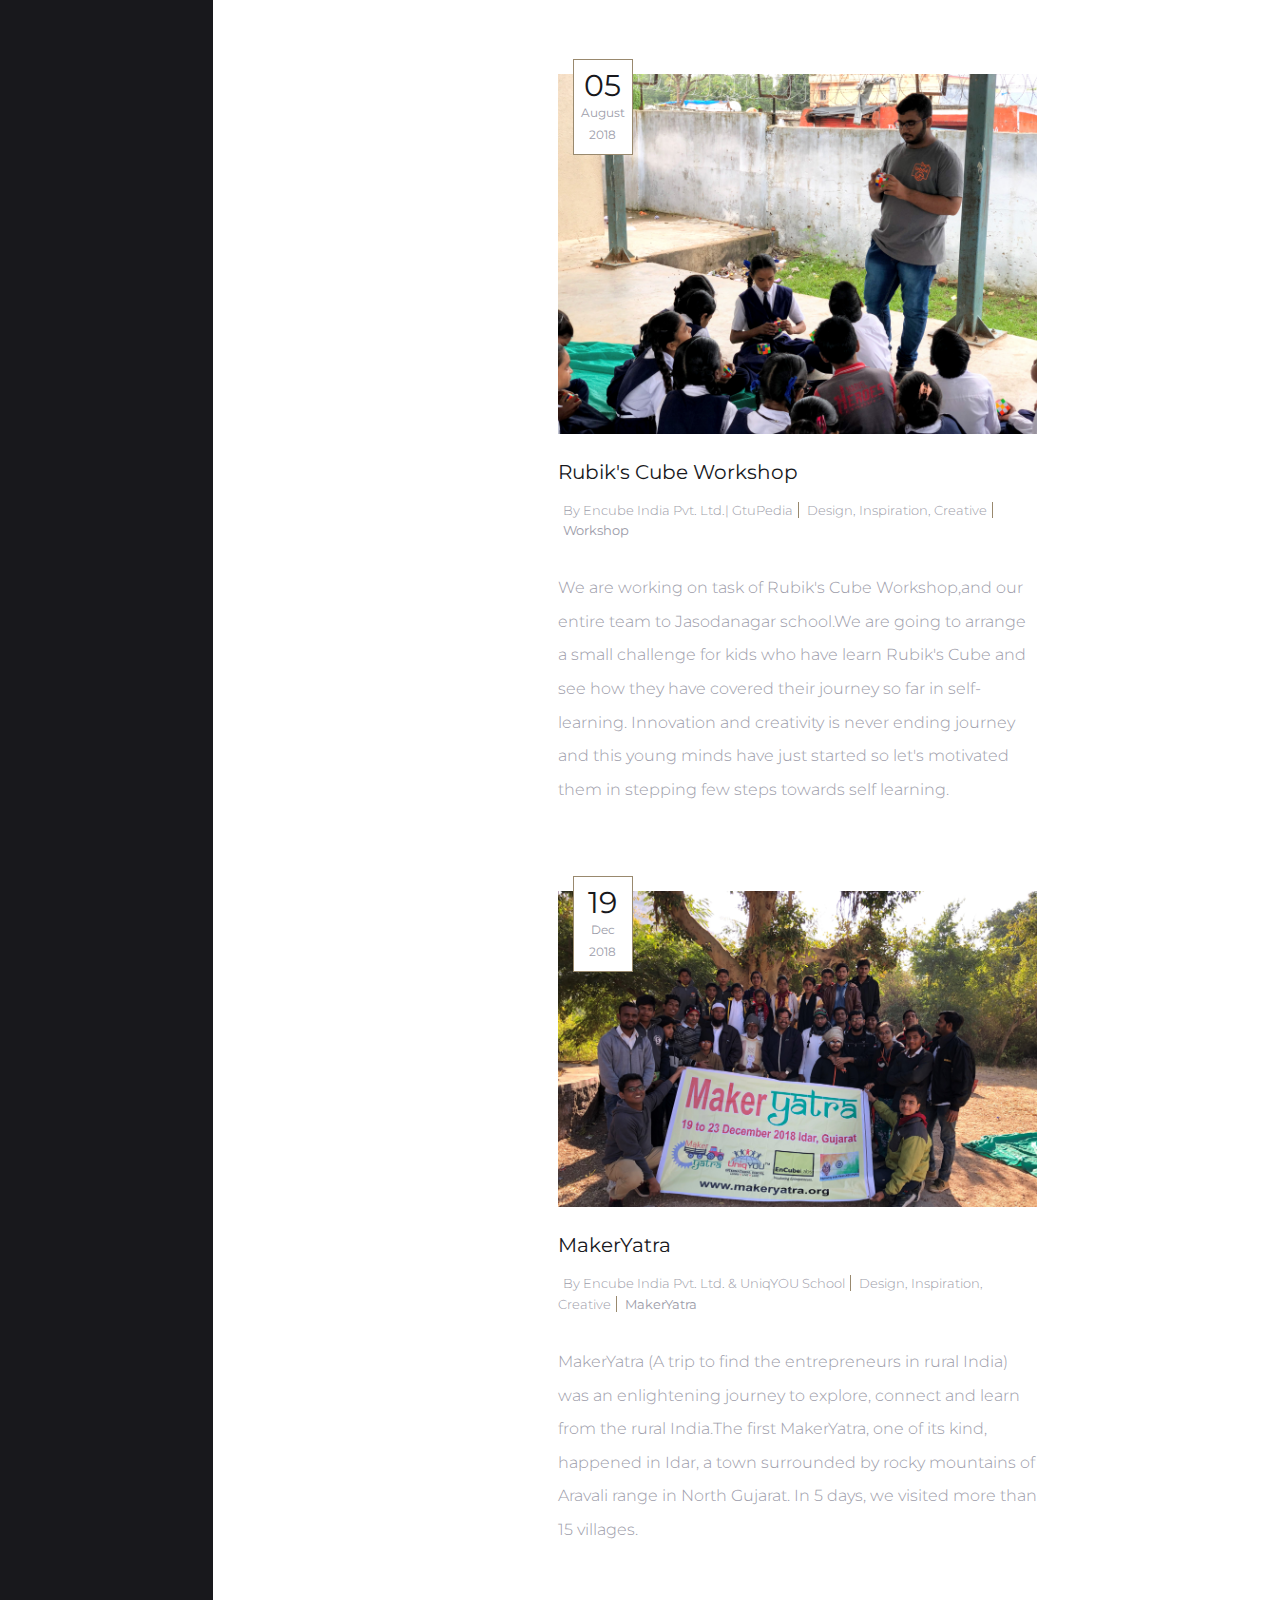
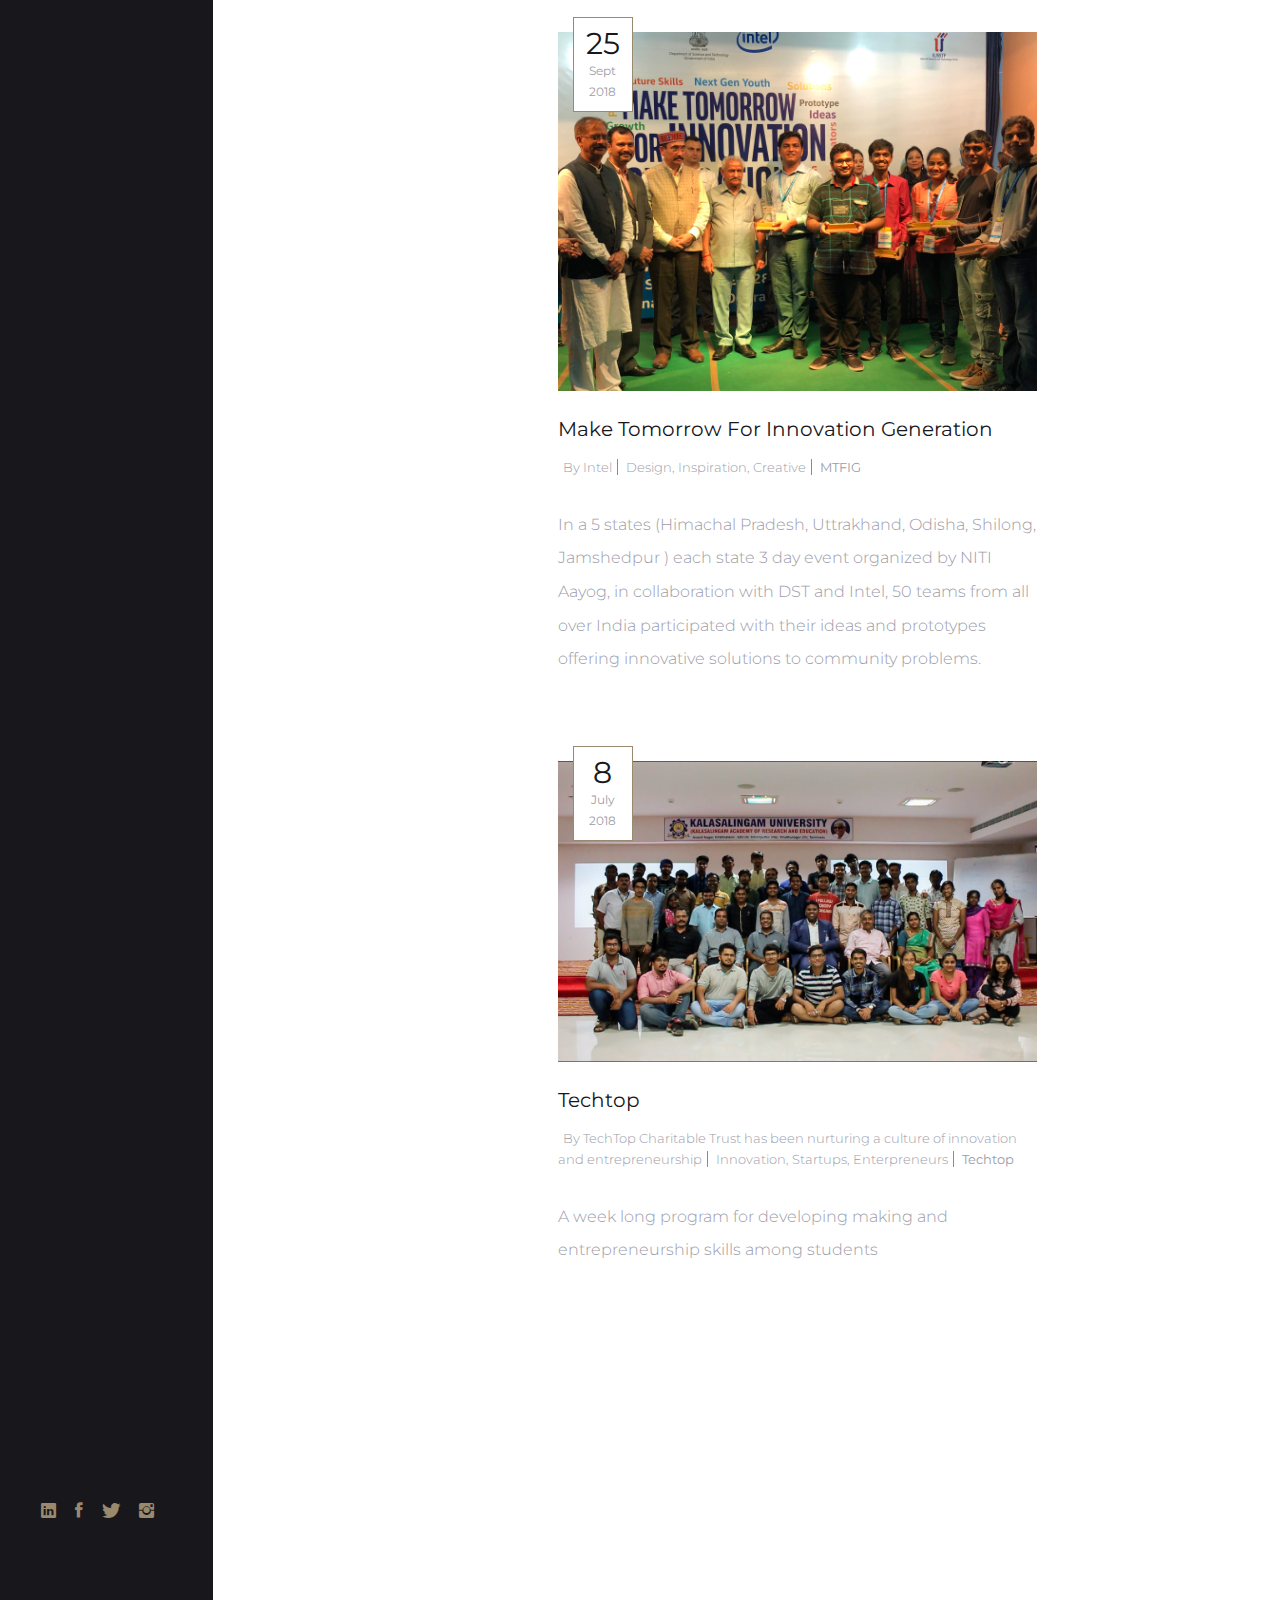
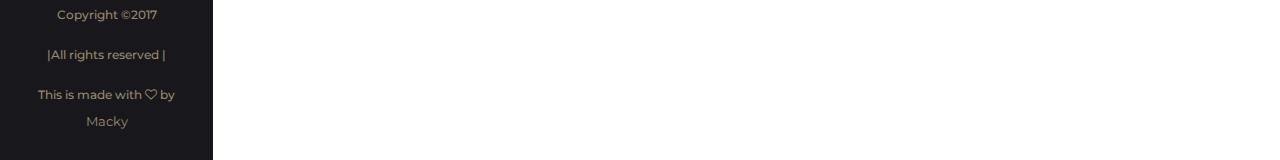
==== commit 1ff3069e: "fun" ====
--- a/blog.html
+++ b/blog.html
@@ -59,14 +59,20 @@
                             Home
                         </a>
                     </li>
+                    <li>
+                        <a href="skills.html">
+                            Skills
+                        </a>
+                    </li>
                     <li class="active">
                         <a href="blog.html">
                             Works
                         </a>
                     </li>
+                     
                      <li>
                         <a href="http://archive.fabacademy.org/2019/labs/cept/students/maharshi-solanki/" target="_blank">
-                            FABLAB
+                            FAB Acadmey
                         </a>
                     </li>
                     <li>
--- a/assets/css/main.css
+++ b/assets/css/main.css
@@ -2551,4 +2551,56 @@
 
 .button:hover {
   background-color: #A67C52;
+}
+/* Three columns side by side */
+.column {
+  float: left;
+  width: 33.3%;
+  margin-bottom: 16px;
+  padding: 0 8px;
+}
+
+/* Display the columns below each other instead of side by side on small screens */
+@media screen and (max-width: 650px) {
+  .column {
+    width: 100%;
+    display: block;
+  }
+}
+
+/* Add some shadows to create a card effect */
+.card {
+  box-shadow: 0 4px 8px 0 rgba(0, 0, 0, 0.2);
+}
+
+/* Some left and right padding inside the container */
+.container {
+  padding: 0 16px;
+}
+
+/* Clear floats */
+.container::after, .row::after {
+  content: "";
+  clear: both;
+  display: table;
+}
+
+.title {
+  color: grey;
+}
+
+.button {
+  border: none;
+  outline: 0;
+  display: inline-block;
+  padding: 8px;
+  color: white;
+  background-color: #000;
+  text-align: center;
+  cursor: pointer;
+  width: 100%;
+}
+
+.button:hover {
+  background-color: #555;
 }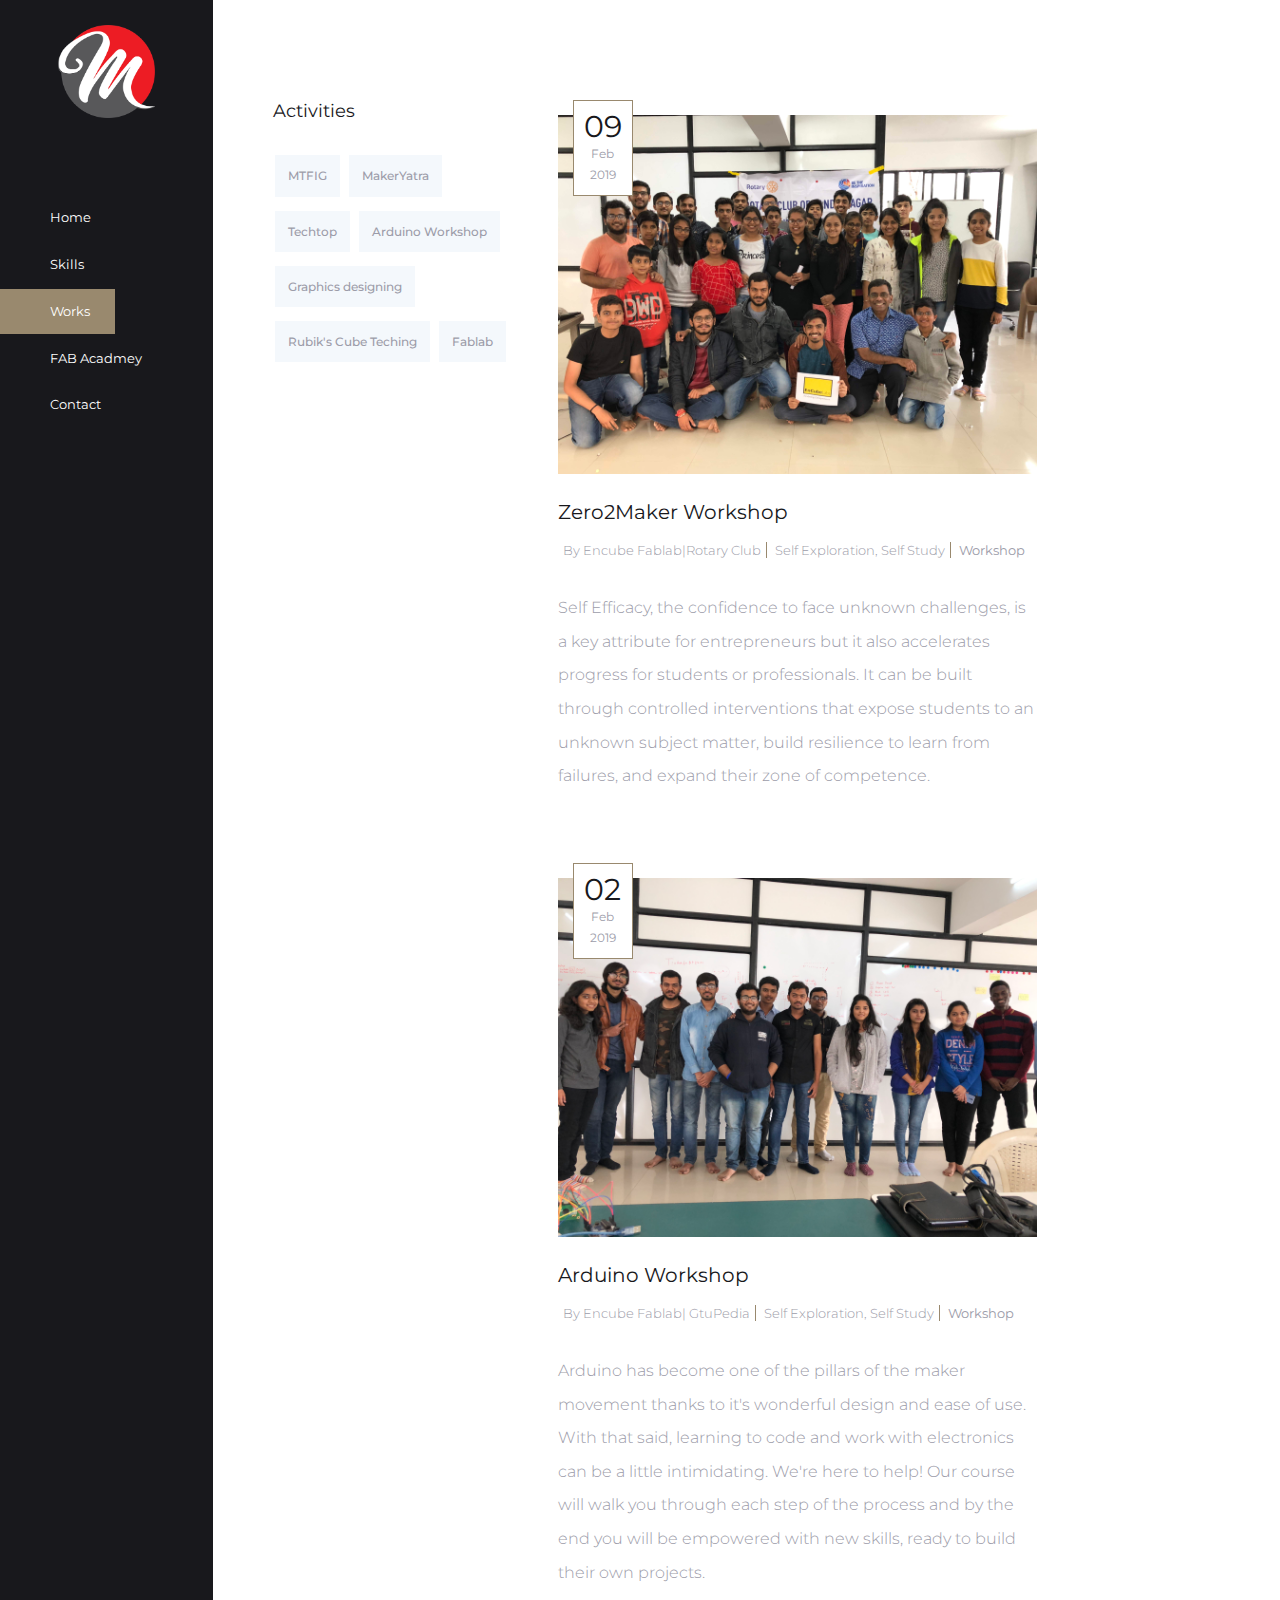
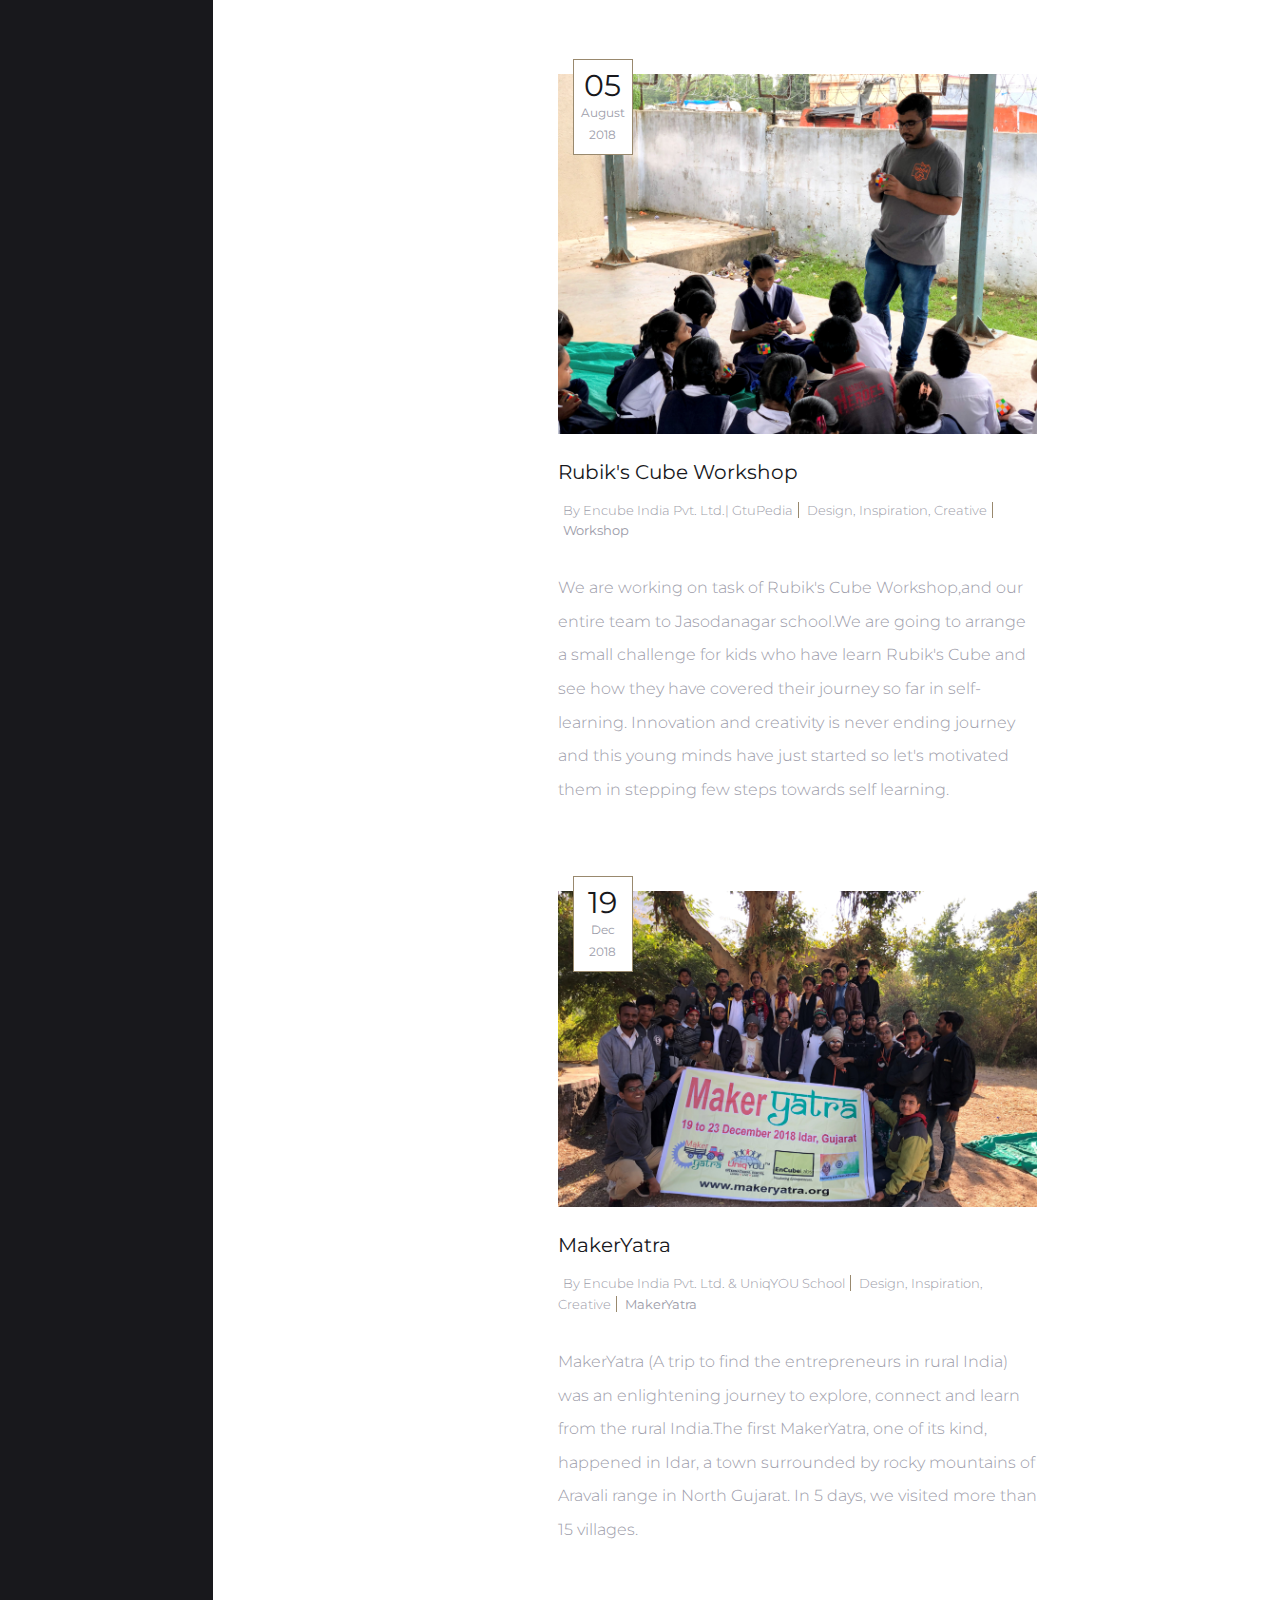
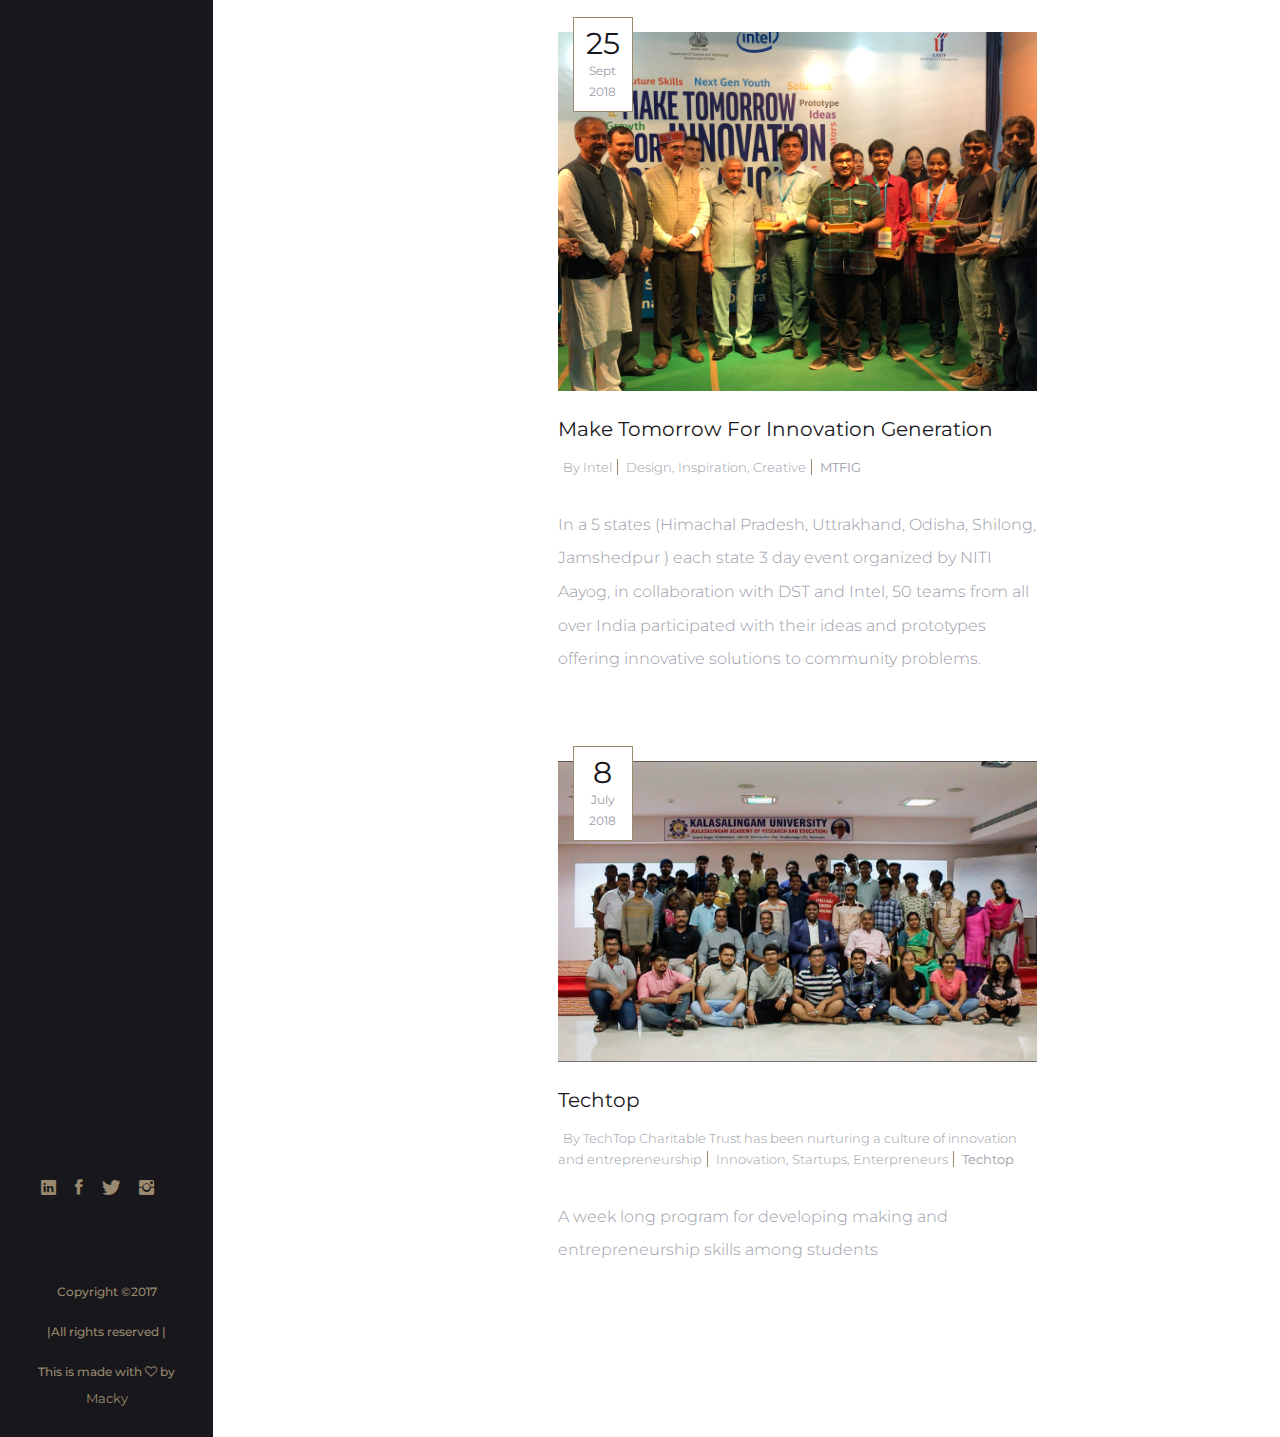
==== commit 21b7df1c: "hr" ====
--- a/blog.html
+++ b/blog.html
@@ -305,7 +305,7 @@
                                     A week long program for developing making and entrepreneurship skills among students
 
                                 </p>
-                                <div><iframe src="https://docs.google.com/presentation/d/e/2PACX-1vQLU14m0aQnn3menwxwkrnB4b6TTfDlmzE9WBtRp3LbXQrF6vAXdqYbp0skdJg1dYtBo357lfFtT9EN/embed?start=false&loop=false&delayms=3000" frameborder="0" width="480" height="299" allowfullscreen="true" mozallowfullscreen="true" webkitallowfullscreen="true"></iframe></div>
+                               
                             </div>
                         </article>
                     </div>
--- a/assets/css/main.css
+++ b/assets/css/main.css
@@ -2589,18 +2589,6 @@
   color: grey;
 }
 
-.button {
-  border: none;
-  outline: 0;
-  display: inline-block;
-  padding: 8px;
-  color: white;
-  background-color: #000;
-  text-align: center;
-  cursor: pointer;
-  width: 100%;
-}
-
 .button:hover {
   background-color: #555;
 }